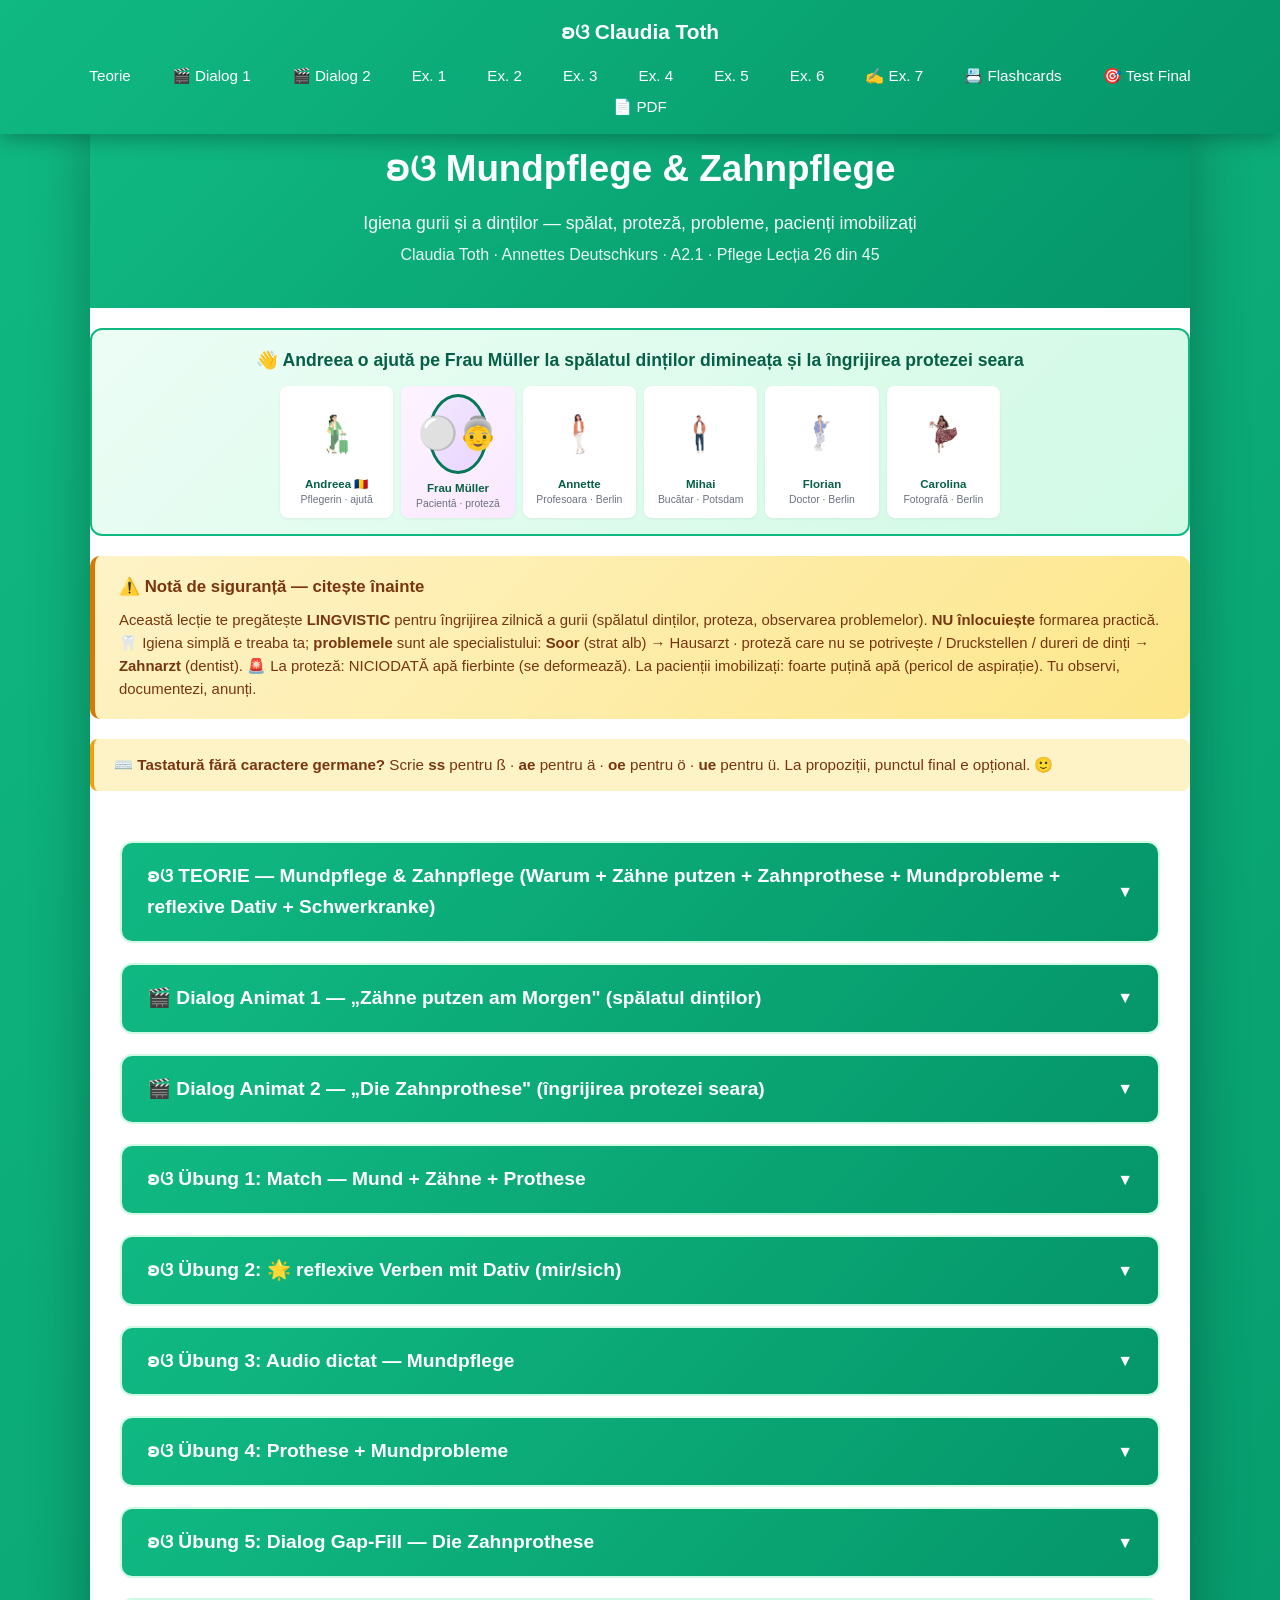
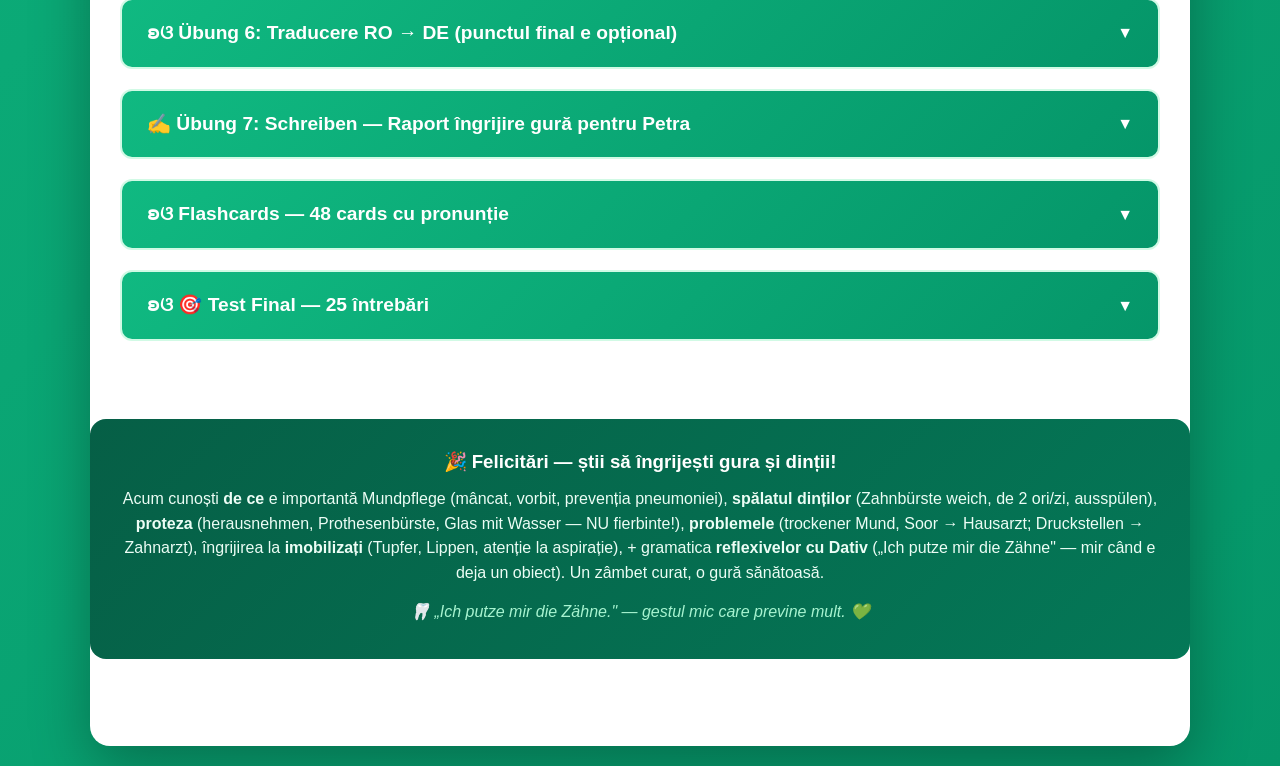
==== index.html @ bbb06b80 "Pflege L26: Mundpflege & Zahnpflege (A2.1) — igiena gurii + reflexive Verben mit Dativ Warum + Zähne" ====
<!DOCTYPE html>
<html lang="ro">
<head>
    <meta charset="UTF-8">
    <meta name="robots" content="noindex, nofollow">
    <meta name="viewport" content="width=device-width, initial-scale=1.0">
    <title>Mundpflege &amp; Zahnpflege — igiena gurii + reflexive Verben mit Dativ · A2.1 · Pflege Lecția 26 · Annettes Deutschkurs</title>
    <meta property="og:title" content="Pflege Lecția 26 · Mundpflege &amp; Zahnpflege · Claudia Toth">
    <meta property="og:description" content="A2.1 Pflege Lecția 26 — igiena gurii și a dinților: spălatul dinților + proteza dentară + probleme (Soor) + reflexive Verben mit Dativ (Ich putze mir die Zähne).">
    <meta property="og:type" content="website">
    <meta property="og:locale" content="ro_RO">
    <meta name="description" content="Pflege Lecția 26 — Mundpflege &amp; Zahnpflege. Zähne putzen + Zahnprothese + Mundprobleme + reflexive Verben mit Dativ. Claudia Toth.">
    <link rel="stylesheet" href="styles.css">
    <style>
        /* ===== Dialog — layout self-contained (bule mereu vizibile) ===== */
        .dialog-container { margin-top: 6px; }
        .dialog-audio-player {
            display: flex; align-items: center; gap: 12px; flex-wrap: wrap;
            background: #f0fdf4; border: 1px solid #a7f3d0; border-radius: 12px;
            padding: 10px 16px; margin-bottom: 18px;
        }
        .dialog-play-btn { width: 44px; height: 44px; border-radius: 50%; font-size: 18px; flex-shrink: 0; }
        .dialog-time { font-weight: 700; color: #065f46; font-size: 0.9rem; }
        .dialog-hint { color: #6b7280; font-size: 0.85rem; font-style: italic; }
        .dialog-replici { display: flex; flex-direction: column; gap: 14px; }
        .dialog-reply {
            display: flex; align-items: flex-start; gap: 14px;
            padding: 8px 10px; border-radius: 14px; border: 1px solid transparent;
            transition: background 0.3s, border-color 0.3s;
        }
        .dialog-reply.active-reply { background: #ecfdf5; border-color: #6ee7b7; }
        .dialog-reply .character-avatar {
            width: 56px; height: 56px; min-width: 56px; border-width: 2px;
            font-size: 32px; margin-top: 2px; background: white;
        }
        .dialog-reply .speech-bubble {
            opacity: 1; transform: none; pointer-events: auto;
            margin-top: 0; max-width: none; width: auto; flex: 1; box-shadow: none;
        }
        .dialog-reply .speech-bubble::before,
        .dialog-reply .speech-bubble::after { display: none; }
        .dialog-reply .speaker-name { font-weight: 700; font-size: 0.82rem; margin-bottom: 5px; }
        .dialog-reply .speech-de { color: #065f46; font-weight: 600; font-size: 0.96rem; line-height: 1.45; margin-bottom: 3px; }
        .dialog-reply .speech-ro { color: #6b7280; font-style: italic; font-size: 0.86rem; line-height: 1.4; }

        /* nume vorbitor — culori */
        .speaker-andreea { color: #047857; }
        .speaker-frau-muller { color: #a21caf; }

        /* avatare emoji */
        .frau-muller-avatar { background: linear-gradient(135deg, #fdf4ff 0%, #f3e8ff 100%) !important; border-color: #a21caf !important; }

        /* bule — fundal + chenar per personaj */
        .speech-andreea { border-color: #6ee7b7; background: linear-gradient(135deg, #f0fdf4 0%, #dcfce7 100%); }
        .speech-frau-mueller { border-color: #e9d5ff; background: linear-gradient(135deg, #fdf4ff 0%, #f3e8ff 100%); }
    </style>
</head>
<body>
    <nav class="navbar">
        <a href="#top" class="navbar-logo">ʚଓ Claudia Toth</a>
        <ul class="navbar-menu">
            <li><a href="#teorie" onclick="openSection(0)">Teorie</a></li>
            <li><a href="#dialog1" onclick="openSection(1)">🎬 Dialog 1</a></li>
            <li><a href="#dialog2" onclick="openSection(2)">🎬 Dialog 2</a></li>
            <li><a href="#ex1" onclick="openSection(3)">Ex. 1</a></li>
            <li><a href="#ex2" onclick="openSection(4)">Ex. 2</a></li>
            <li><a href="#ex3" onclick="openSection(5)">Ex. 3</a></li>
            <li><a href="#ex4" onclick="openSection(6)">Ex. 4</a></li>
            <li><a href="#ex5" onclick="openSection(7)">Ex. 5</a></li>
            <li><a href="#ex6" onclick="openSection(8)">Ex. 6</a></li>
            <li><a href="#ex7" onclick="openSection(9)">✍️ Ex. 7</a></li>
            <li><a href="#flashcards" onclick="openSection(10)">📇 Flashcards</a></li>
            <li><a href="#final-test" onclick="openSection(11)">🎯 Test Final</a></li>
            <li><a href="mundpflege-zahnpflege.pdf" download>📄 PDF</a></li>
        </ul>
    </nav>

    <div class="container" id="top">
        <div class="header">
            <h1>ʚଓ Mundpflege &amp; Zahnpflege</h1>
            <p class="subtitle">Igiena gurii și a dinților — spălat, proteză, probleme, pacienți imobilizați</p>
            <p>Claudia Toth · Annettes Deutschkurs · A2.1 · Pflege Lecția 26 din 45</p>
        </div>

        <div class="cast-banner">
            <h4>👋 Andreea o ajută pe Frau Müller la spălatul dinților dimineața și la îngrijirea protezei seara</h4>
            <div class="cast-grid">
                <div class="cast-card"><img src="images/andreea.png" alt="Andreea"><div class="name">Andreea 🇷🇴</div><div class="detail">Pflegerin · ajută</div></div>
                <div class="cast-card frau-mueller-card">
                    <div class="frau-mueller-avatar">
                        <span class="hair">⚪</span>
                        <span class="face">👵</span>
                    </div>
                    <div class="name">Frau Müller</div><div class="detail">Pacientă · proteză</div>
                </div>
                <div class="cast-card"><img src="images/annette.png" alt="Annette"><div class="name">Annette</div><div class="detail">Profesoara · Berlin</div></div>
                <div class="cast-card"><img src="images/mihai.png" alt="Mihai"><div class="name">Mihai</div><div class="detail">Bucătar · Potsdam</div></div>
                <div class="cast-card"><img src="images/florian.png" alt="Florian"><div class="name">Florian</div><div class="detail">Doctor · Berlin</div></div>
                <div class="cast-card"><img src="images/carolina.png" alt="Carolina"><div class="name">Carolina</div><div class="detail">Fotografă · Berlin</div></div>
            </div>
        </div>

        <div class="box-etic">
            <h4>⚠️ Notă de siguranță — citește înainte</h4>
            <p>Această lecție te pregătește <strong>LINGVISTIC</strong> pentru îngrijirea zilnică a gurii (spălatul dinților, proteza, observarea problemelor). <strong>NU înlocuiește</strong> formarea practică. 🦷 Igiena simplă e treaba ta; <strong>problemele</strong> sunt ale specialistului: <strong>Soor</strong> (strat alb) → Hausarzt · proteză care nu se potrivește / Druckstellen / dureri de dinți → <strong>Zahnarzt</strong> (dentist). 🚨 La proteză: NICIODATĂ apă fierbinte (se deformează). La pacienții imobilizați: foarte puțină apă (pericol de aspirație). Tu observi, documentezi, anunți.</p>
        </div>

        <div style="background:#fef3c7; border-left:4px solid #f59e0b; padding:14px 20px; margin:20px 0; border-radius:8px;">
            <p style="margin:0; color:#78350f; font-size:0.95rem;">⌨️ <strong>Tastatură fără caractere germane?</strong> Scrie <strong>ss</strong> pentru ß · <strong>ae</strong> pentru ä · <strong>oe</strong> pentru ö · <strong>ue</strong> pentru ü. La propoziții, punctul final e opțional. 🙂</p>
        </div>

        <div class="content">
            <div class="section" id="teorie">
                <div class="section-header" onclick="toggleMainSection(0)"><h3>ʚଓ TEORIE — Mundpflege &amp; Zahnpflege (Warum + Zähne putzen + Zahnprothese + Mundprobleme + reflexive Dativ + Schwerkranke)</h3><span class="arrow">▼</span></div>
                <div class="section-content" id="main-section-0"><div id="theory-container"></div></div>
            </div>

            <div class="section" id="dialog1">
                <div class="section-header" onclick="toggleMainSection(1)"><h3>🎬 Dialog Animat 1 — „Zähne putzen am Morgen" (spălatul dinților)</h3><span class="arrow">▼</span></div>
                <div class="section-content" id="main-section-1"><div id="dialog1-container"></div></div>
            </div>

            <div class="section" id="dialog2">
                <div class="section-header" onclick="toggleMainSection(2)"><h3>🎬 Dialog Animat 2 — „Die Zahnprothese" (îngrijirea protezei seara)</h3><span class="arrow">▼</span></div>
                <div class="section-content" id="main-section-2"><div id="dialog2-container"></div></div>
            </div>

            <div class="section" id="ex1">
                <div class="section-header" onclick="toggleMainSection(3)"><h3>ʚଓ Übung 1: Match — Mund + Zähne + Prothese</h3><span class="arrow">▼</span></div>
                <div class="section-content" id="main-section-3">
                    <div id="ex1-container"></div>
                    <div class="btn-container">
                        <button class="btn btn-check" onclick="checkExercise(1)">✓ Verifică</button>
                        <button class="btn btn-reset" onclick="resetExercise(1)">↻ Resetează</button>
                    </div>
                    <div class="score" id="score-1"></div>
                </div>
            </div>

            <div class="section" id="ex2">
                <div class="section-header" onclick="toggleMainSection(4)"><h3>ʚଓ Übung 2: 🌟 reflexive Verben mit Dativ (mir/sich)</h3><span class="arrow">▼</span></div>
                <div class="section-content" id="main-section-4">
                    <div id="ex2-container"></div>
                    <div class="btn-container">
                        <button class="btn btn-check" onclick="checkExercise(2)">✓ Verifică</button>
                        <button class="btn btn-reset" onclick="resetExercise(2)">↻ Resetează</button>
                    </div>
                    <div class="score" id="score-2"></div>
                </div>
            </div>

            <div class="section" id="ex3">
                <div class="section-header" onclick="toggleMainSection(5)"><h3>ʚଓ Übung 3: Audio dictat — Mundpflege</h3><span class="arrow">▼</span></div>
                <div class="section-content" id="main-section-5">
                    <div id="ex3-container"></div>
                    <div class="btn-container">
                        <button class="btn btn-check" onclick="checkExercise(3)">✓ Verifică</button>
                        <button class="btn btn-reset" onclick="resetExercise(3)">↻ Resetează</button>
                    </div>
                    <div class="score" id="score-3"></div>
                </div>
            </div>

            <div class="section" id="ex4">
                <div class="section-header" onclick="toggleMainSection(6)"><h3>ʚଓ Übung 4: Prothese + Mundprobleme</h3><span class="arrow">▼</span></div>
                <div class="section-content" id="main-section-6">
                    <div id="ex4-container"></div>
                    <div class="btn-container">
                        <button class="btn btn-check" onclick="checkExercise(4)">✓ Verifică</button>
                        <button class="btn btn-reset" onclick="resetExercise(4)">↻ Resetează</button>
                    </div>
                    <div class="score" id="score-4"></div>
                </div>
            </div>

            <div class="section" id="ex5">
                <div class="section-header" onclick="toggleMainSection(7)"><h3>ʚଓ Übung 5: Dialog Gap-Fill — Die Zahnprothese</h3><span class="arrow">▼</span></div>
                <div class="section-content" id="main-section-7">
                    <div id="ex5-container"></div>
                    <div class="btn-container">
                        <button class="btn btn-check" onclick="checkExercise(5)">✓ Verifică</button>
                        <button class="btn btn-reset" onclick="resetExercise(5)">↻ Resetează</button>
                    </div>
                    <div class="score" id="score-5"></div>
                </div>
            </div>

            <div class="section" id="ex6">
                <div class="section-header" onclick="toggleMainSection(8)"><h3>ʚଓ Übung 6: Traducere RO → DE (punctul final e opțional)</h3><span class="arrow">▼</span></div>
                <div class="section-content" id="main-section-8">
                    <div id="ex6-container"></div>
                    <div class="btn-container">
                        <button class="btn btn-check" onclick="checkExercise(6)">✓ Verifică</button>
                        <button class="btn btn-reset" onclick="resetExercise(6)">↻ Resetează</button>
                    </div>
                    <div class="score" id="score-6"></div>
                </div>
            </div>

            <div class="section" id="ex7">
                <div class="section-header" onclick="toggleMainSection(9)"><h3>✍️ Übung 7: Schreiben — Raport îngrijire gură pentru Petra</h3><span class="arrow">▼</span></div>
                <div class="section-content" id="main-section-9">
                    <div id="ex7-container"></div>
                </div>
            </div>

            <div class="section" id="flashcards">
                <div class="section-header" onclick="toggleMainSection(10)"><h3>ʚଓ Flashcards — 48 cards cu pronunție</h3><span class="arrow">▼</span></div>
                <div class="section-content" id="main-section-10"><div id="flashcards-container"></div></div>
            </div>

            <div class="section" id="final-test">
                <div class="section-header" onclick="toggleMainSection(11)"><h3>ʚଓ 🎯 Test Final — 25 întrebări</h3><span class="arrow">▼</span></div>
                <div class="section-content" id="main-section-11"><div id="final-test-container"></div></div>
            </div>
        </div>

        <div class="footer-cta">
            <h3>🎉 Felicitări — știi să îngrijești gura și dinții!</h3>
            <p>Acum cunoști <strong>de ce</strong> e importantă Mundpflege (mâncat, vorbit, prevenția pneumoniei), <strong>spălatul dinților</strong> (Zahnbürste weich, de 2 ori/zi, ausspülen), <strong>proteza</strong> (herausnehmen, Prothesenbürste, Glas mit Wasser — NU fierbinte!), <strong>problemele</strong> (trockener Mund, Soor → Hausarzt; Druckstellen → Zahnarzt), îngrijirea la <strong>imobilizați</strong> (Tupfer, Lippen, atenție la aspirație), + gramatica <strong>reflexivelor cu Dativ</strong> („Ich putze mir die Zähne" — mir când e deja un obiect). Un zâmbet curat, o gură sănătoasă.</p>
            <p class="cta-sub">🦷 „Ich putze mir die Zähne." — gestul mic care previne mult. 💚</p>
        </div>

        <footer style="text-align:center; padding:24px 16px; color:#fff; font-size:0.9rem; opacity:0.9;">
            © 2026 Claudia Toth · Annettes Deutschkurs · Pflege Lecția 26 din 45 — Mundpflege &amp; Zahnpflege
        </footer>
    </div>

    <script src="main.js"></script>
    <script src="theory.js"></script>
    <script src="dialogs.js"></script>
    <script src="exercises.js"></script>
    <script src="flashcards.js"></script>
    <script src="final-test.js"></script>
</body>
</html>
---- styles.css ----
﻿/* ============================================
   CLAUDIA TOTH - NOMEN-VERB-VERBINDUNGEN
   Design verde profesional · Mobile responsive
   ============================================ */

* {
    margin: 0;
    padding: 0;
    box-sizing: border-box;
}

body {
    font-family: 'Segoe UI', Tahoma, Geneva, Verdana, sans-serif;
    background: linear-gradient(135deg, #10b981 0%, #059669 100%);
    line-height: 1.6;
    padding: 0;
    padding-top: 80px;
    min-height: 100vh;
    color: #374151;
}

/* ============================================
   NAVIGATION BAR
   ============================================ */
.navbar {
    position: fixed;
    top: 0;
    left: 0;
    right: 0;
    background: linear-gradient(135deg, #10b981 0%, #059669 100%);
    padding: 15px 30px;
    box-shadow: 0 4px 20px rgba(0,0,0,0.3);
    z-index: 1000;
    display: flex;
    flex-direction: column;
    gap: 15px;
    align-items: center;
    justify-content: center;
}

.navbar-logo {
    color: white;
    font-size: 1.3rem;
    font-weight: bold;
    text-decoration: none;
}

.navbar-menu {
    display: flex;
    gap: 5px;
    list-style: none;
    align-items: center;
    flex-wrap: wrap;
    justify-content: center;
}

.navbar-menu a {
    color: white;
    text-decoration: none;
    padding: 10px 18px;
    border-radius: 8px;
    transition: all 0.3s;
    font-size: 0.95rem;
    font-weight: 500;
}

.navbar-menu a:hover {
    background: rgba(255,255,255,0.2);
    transform: translateY(-2px);
}

/* ============================================
   CONTAINER PRINCIPAL
   ============================================ */
.container {
    max-width: 1100px;
    margin: 20px auto;
    background: white;
    border-radius: 20px;
    box-shadow: 0 20px 60px rgba(0,0,0,0.3);
    overflow: hidden;
}

.header {
    background: linear-gradient(135deg, #10b981 0%, #059669 100%);
    color: white;
    padding: 40px 30px;
    text-align: center;
}

.header h1 {
    font-size: 2.3rem;
    margin-bottom: 10px;
}

.header .subtitle {
    font-size: 1.1rem;
    opacity: 0.95;
    margin-bottom: 5px;
}

.header p {
    font-size: 1rem;
    opacity: 0.9;
}

.content {
    padding: 30px;
}

/* ============================================
   SECȚIUNI (Teorie + Exerciții)
   ============================================ */
.section {
    margin-bottom: 20px;
    scroll-margin-top: 100px;
    border-radius: 12px;
    overflow: hidden;
    border: 2px solid #d1fae5;
}

.section-header {
    background: linear-gradient(135deg, #10b981 0%, #059669 100%);
    color: white;
    padding: 18px 25px;
    cursor: pointer;
    display: flex;
    justify-content: space-between;
    align-items: center;
    transition: all 0.3s;
}

.section-header:hover {
    background: linear-gradient(135deg, #059669 0%, #047857 100%);
}

.section-header h3 {
    font-size: 1.2rem;
}

.arrow {
    transition: transform 0.3s;
    font-size: 1rem;
}

.arrow.rotated {
    transform: rotate(180deg);
}

.section-content {
    display: none;
    padding: 25px;
    background: #f0fdf4;
}

.section-content.active {
    display: block;
    animation: fadeIn 0.4s ease-in-out;
}

@keyframes fadeIn {
    from { opacity: 0; transform: translateY(-5px); }
    to { opacity: 1; transform: translateY(0); }
}

/* ============================================
   SUB-SECȚIUNI (în Teorie)
   ============================================ */
.sub-section {
    margin-bottom: 12px;
    border-radius: 10px;
    overflow: hidden;
    border: 1px solid #a7f3d0;
    background: white;
}

.sub-section-header {
    background: #d1fae5;
    color: #065f46;
    padding: 12px 18px;
    cursor: pointer;
    display: flex;
    justify-content: space-between;
    align-items: center;
    font-weight: 600;
    transition: background 0.3s;
    gap: 10px;
}

.sub-section-header > span:first-child {
    flex: 1;
}

.sub-section-header:hover {
    background: #a7f3d0;
}

/* ============================================
   AUDIO PLAYER (Play / Stop la fiecare subtitlu)
   ============================================ */
.audio-player {
    display: flex;
    align-items: center;
}

.audio-btn {
    background: #10b981;
    color: white;
    border: none;
    width: 36px;
    height: 36px;
    border-radius: 50%;
    cursor: pointer;
    font-size: 0.9rem;
    transition: all 0.3s;
    display: flex;
    align-items: center;
    justify-content: center;
    padding: 0;
    box-shadow: 0 2px 6px rgba(16, 185, 129, 0.3);
}

.audio-btn:hover {
    background: #059669;
    transform: scale(1.1);
    box-shadow: 0 4px 10px rgba(16, 185, 129, 0.5);
}

.audio-btn:active {
    transform: scale(0.95);
}

.lesson-audio {
    display: flex;
    align-items: center;
    gap: 12px;
    margin-bottom: 18px;
    padding: 10px 14px;
    background: #f0fdf4;
    border-left: 4px solid #10b981;
    border-radius: 6px;
}

.lesson-audio-label {
    color: #065f46;
    font-weight: 600;
    font-size: 0.95rem;
}

.sub-arrow {
    transition: transform 0.3s;
}

.sub-arrow.rotated {
    transform: rotate(180deg);
}

.sub-section-content {
    display: none;
    padding: 18px;
    background: white;
}

.sub-section-content.active {
    display: block;
}

/* ============================================
   THEORY BOX
   ============================================ */
.theory-box {
    background: white;
    border-left: 4px solid #10b981;
    padding: 18px 22px;
    margin: 12px 0;
    border-radius: 8px;
    box-shadow: 0 2px 8px rgba(0,0,0,0.05);
}

.theory-box h4 {
    color: #065f46;
    margin-bottom: 10px;
    font-size: 1.1rem;
}

.theory-box p {
    margin-bottom: 8px;
}

.theory-box ul {
    margin-left: 20px;
    margin-top: 8px;
}

.theory-box li {
    margin-bottom: 6px;
}

/* Exemple în context */
.example-box {
    background: #ecfdf5;
    border: 1px dashed #10b981;
    padding: 12px 16px;
    border-radius: 8px;
    margin: 10px 0;
    font-style: italic;
}

.example-box .de {
    color: #065f46;
    font-weight: 600;
    font-style: normal;
}

.example-box .ro {
    color: #6b7280;
    font-size: 0.95rem;
    margin-top: 4px;
}

/* Tabele teorie */
.theory-table {
    width: 100%;
    border-collapse: collapse;
    margin: 12px 0;
    background: white;
    border-radius: 8px;
    overflow: hidden;
    box-shadow: 0 2px 6px rgba(0,0,0,0.05);
}

.theory-table th {
    background: #10b981;
    color: white;
    padding: 12px;
    text-align: left;
    font-weight: 600;
}

.theory-table td {
    padding: 10px 12px;
    border-bottom: 1px solid #d1fae5;
}

.theory-table tr:last-child td {
    border-bottom: none;
}

.theory-table tr:nth-child(even) {
    background: #f0fdf4;
}

.theory-table .verb {
    color: #059669;
    font-weight: bold;
}

.theory-table .nomen {
    color: #065f46;
    font-weight: 600;
}

.theory-table .ro-text {
    color: #6b7280;
    font-style: italic;
    font-size: 0.95rem;
}

/* ============================================
   EXERCIȚII
   ============================================ */
.exercise-instruction {
    background: #fffbeb;
    border-left: 4px solid #f59e0b;
    padding: 12px 18px;
    margin-bottom: 18px;
    border-radius: 8px;
    color: #78350f;
}

.exercise-item {
    background: white;
    padding: 15px 18px;
    margin-bottom: 12px;
    border-radius: 10px;
    display: flex;
    align-items: flex-start;
    gap: 12px;
    flex-wrap: wrap;
    box-shadow: 0 2px 6px rgba(0,0,0,0.05);
}

.exercise-number {
    background: #10b981;
    color: white;
    width: 30px;
    height: 30px;
    border-radius: 50%;
    display: flex;
    align-items: center;
    justify-content: center;
    font-weight: bold;
    flex-shrink: 0;
    font-size: 0.9rem;
}

.input-group {
    flex: 1;
    min-width: 200px;
    display: flex;
    flex-direction: column;
    gap: 6px;
}

.input-group label {
    color: #374151;
    font-size: 1rem;
    line-height: 1.5;
}

.input-group .nomen-highlight {
    color: #065f46;
    font-weight: bold;
    background: #d1fae5;
    padding: 2px 8px;
    border-radius: 5px;
}

.input-group input[type="text"],
.input-group select {
    padding: 10px 14px;
    border: 2px solid #d1fae5;
    border-radius: 8px;
    font-size: 1rem;
    font-family: inherit;
    transition: all 0.3s;
    background: white;
}

.input-group input[type="text"]:focus,
.input-group select:focus {
    outline: none;
    border-color: #10b981;
    box-shadow: 0 0 0 3px rgba(16, 185, 129, 0.15);
}

/* Multiple choice */
.mc-options {
    display: flex;
    flex-direction: column;
    gap: 8px;
    margin-top: 8px;
}

.mc-option {
    display: flex;
    align-items: center;
    gap: 10px;
    padding: 8px 12px;
    border-radius: 8px;
    transition: background 0.2s;
    cursor: pointer;
}

.mc-option:hover {
    background: #f0fdf4;
}

.mc-option input[type="radio"] {
    cursor: pointer;
    width: 18px;
    height: 18px;
    accent-color: #10b981;
}

.mc-option label {
    cursor: pointer;
    flex: 1;
}

/* Feedback */
.feedback {
    width: 100%;
    margin-top: 8px;
    padding: 0;
    font-size: 0.95rem;
    border-radius: 6px;
    transition: all 0.3s;
}

.feedback.correct {
    background: #d1fae5;
    color: #065f46;
    padding: 10px 14px;
    border-left: 3px solid #10b981;
}

.feedback.incorrect {
    background: #fee2e2;
    color: #991b1b;
    padding: 10px 14px;
    border-left: 3px solid #ef4444;
}

.feedback.correct::before {
    content: "✓ Richtig! ";
    font-weight: bold;
}

.feedback.incorrect::before {
    content: "✗ Falsch. ";
    font-weight: bold;
}

/* ============================================
   BUTOANE
   ============================================ */
.btn-container {
    display: flex;
    gap: 15px;
    justify-content: center;
    margin: 30px 0;
    flex-wrap: wrap;
}

.btn {
    padding: 14px 32px;
    border: none;
    border-radius: 10px;
    font-size: 1rem;
    font-weight: 600;
    cursor: pointer;
    transition: all 0.3s;
    font-family: inherit;
}

.btn-check {
    background: linear-gradient(135deg, #10b981 0%, #059669 100%);
    color: white;
}

.btn-check:hover {
    transform: translateY(-2px);
    box-shadow: 0 8px 20px rgba(16, 185, 129, 0.4);
}

.btn-reset {
    background: #6b7280;
    color: white;
}

.btn-reset:hover {
    background: #4b5563;
    transform: translateY(-2px);
    box-shadow: 0 8px 20px rgba(107, 114, 128, 0.4);
}

/* ============================================
   SCOR
   ============================================ */
.score {
    display: none;
    background: linear-gradient(135deg, #10b981 0%, #059669 100%);
    color: white;
    padding: 25px;
    border-radius: 12px;
    text-align: center;
    margin: 20px 0;
    scroll-margin-top: 100px;
}

.score.show {
    display: block;
    animation: fadeIn 0.5s;
}

.score-value {
    font-size: 2rem;
    font-weight: bold;
    margin-bottom: 10px;
}

.score-message {
    font-size: 1.1rem;
}

/* ============================================
   FLASHCARDS
   ============================================ */
.flashcard-counter {
    text-align: center;
    margin-bottom: 15px;
    color: #065f46;
    font-weight: 600;
}

.flashcard {
    background: white;
    border-radius: 16px;
    padding: 50px 30px;
    min-height: 220px;
    display: flex;
    align-items: center;
    justify-content: center;
    text-align: center;
    cursor: pointer;
    box-shadow: 0 4px 15px rgba(0,0,0,0.1);
    transition: transform 0.3s;
    position: relative;
    border: 3px solid #10b981;
}

.flashcard:hover {
    transform: scale(1.02);
}

.flashcard-content {
    width: 100%;
}

.flashcard .de {
    font-size: 1.8rem;
    color: #065f46;
    font-weight: bold;
    margin-bottom: 10px;
}

.flashcard .ro {
    font-size: 1.2rem;
    color: #6b7280;
    font-style: italic;
    display: none;
}

.flashcard.flipped .ro {
    display: block;
    animation: fadeIn 0.3s;
}

.flashcard-hint {
    position: absolute;
    bottom: 12px;
    left: 0;
    right: 0;
    color: #9ca3af;
    font-size: 0.85rem;
}

.flashcard-audio-btn {
    position: absolute;
    top: 15px;
    right: 15px;
    background: #10b981;
    color: white;
    border: none;
    width: 40px;
    height: 40px;
    border-radius: 50%;
    font-size: 1.2rem;
    cursor: pointer;
    transition: all 0.3s;
    display: flex;
    align-items: center;
    justify-content: center;
}

.flashcard-audio-btn:hover {
    background: #059669;
    transform: scale(1.1);
}

.flashcard-controls {
    display: flex;
    justify-content: space-between;
    gap: 15px;
    margin-top: 20px;
}

.flashcard-btn {
    flex: 1;
    background: linear-gradient(135deg, #10b981 0%, #059669 100%);
    color: white;
    padding: 12px;
    border: none;
    border-radius: 8px;
    cursor: pointer;
    font-size: 1rem;
    font-weight: 600;
    transition: all 0.3s;
    font-family: inherit;
}

.flashcard-btn:hover {
    transform: translateY(-2px);
    box-shadow: 0 4px 12px rgba(16, 185, 129, 0.4);
}

.flashcard-btn:disabled {
    background: #d1d5db;
    cursor: not-allowed;
    transform: none;
    box-shadow: none;
}

/* ============================================
   MOBILE RESPONSIVE
   ============================================ */
@media (max-width: 768px) {
    body {
        padding: 0;
        padding-top: 140px;
    }

    .navbar {
        padding: 15px;
    }

    .navbar-menu a {
        padding: 8px 12px;
        font-size: 0.85rem;
    }

    .container {
        margin: 10px;
        border-radius: 12px;
    }

    .header h1 {
        font-size: 1.6rem;
    }

    .header .subtitle {
        font-size: 0.95rem;
    }

    .content {
        padding: 15px;
    }

    .section-header h3 {
        font-size: 1rem;
    }

    .exercise-item {
        padding: 12px;
    }

    .input-group {
        min-width: 100%;
    }

    .btn {
        padding: 12px 24px;
        font-size: 0.95rem;
    }

    .flashcard {
        padding: 35px 20px;
        min-height: 180px;
    }

    .flashcard .de {
        font-size: 1.4rem;
    }

    .flashcard .ro {
        font-size: 1rem;
    }

    .theory-table,
    .grammar-table {
        font-size: 0.9rem;
        display: block;
        overflow-x: auto;
        white-space: nowrap;
        -webkit-overflow-scrolling: touch;
        max-width: 100%;
        scrollbar-width: thin;
        scrollbar-color: #f59e0b #fef3c7;
        background-image: linear-gradient(to right, transparent calc(100% - 32px), rgba(245, 158, 11, 0.28) 100%);
        background-attachment: local;
        background-repeat: no-repeat;
    }

    .theory-table::-webkit-scrollbar,
    .grammar-table::-webkit-scrollbar {
        height: 6px;
    }
    .theory-table::-webkit-scrollbar-track,
    .grammar-table::-webkit-scrollbar-track {
        background: #fef3c7;
        border-radius: 3px;
    }
    .theory-table::-webkit-scrollbar-thumb,
    .grammar-table::-webkit-scrollbar-thumb {
        background: #f59e0b;
        border-radius: 3px;
    }

    .theory-table::before,
    .grammar-table::before {
        content: '👈 Glisează lateral pentru toate coloanele 👉';
        display: block;
        background: #fef3c7;
        color: #92400e;
        padding: 6px 10px;
        font-size: 0.72rem;
        text-align: center;
        font-style: italic;
        border-radius: 6px 6px 0 0;
        white-space: nowrap;
        border-bottom: 1px solid #f59e0b;
        position: sticky;
        left: 0;
    }

    .theory-table th,
    .theory-table td,
    .grammar-table th,
    .grammar-table td {
        padding: 8px;
    }
}

/* ============================================
   TRADUCERI ROMÂNĂ sub fiecare propoziție germană
   Permanent vizibile sub tabelele de teorie
   ============================================ */
.ro-translation {
    display: inline-block;
    color: #6b7280;
    font-style: italic;
    font-size: 0.88rem;
    font-weight: normal;
    line-height: 1.4;
    margin-top: 4px;
    padding-left: 8px;
    border-left: 2px solid #fcd34d;
}

/* ============================================
   TEST FINAL - Wizard Style
   ============================================ */

/* Intro section */
.test-intro {
    background: white;
    padding: 30px;
    border-radius: 12px;
    text-align: center;
    box-shadow: 0 2px 8px rgba(0,0,0,0.05);
}

.test-intro h3 {
    color: #065f46;
    font-size: 1.5rem;
    margin-bottom: 15px;
}

.test-intro p {
    color: #374151;
    margin-bottom: 15px;
}

.test-info-list {
    list-style: none;
    padding: 0;
    margin: 20px auto;
    max-width: 500px;
    text-align: left;
}

.test-info-list li {
    padding: 8px 0;
    color: #374151;
}

.btn-large {
    padding: 16px 40px !important;
    font-size: 1.1rem !important;
    margin-top: 15px;
}

/* Wizard - container principal */
.test-wizard {
    background: white;
    padding: 30px;
    border-radius: 12px;
    box-shadow: 0 2px 8px rgba(0,0,0,0.05);
}

/* Progress bar */
.test-progress {
    margin-bottom: 25px;
}

.test-progress-info {
    display: flex;
    justify-content: space-between;
    margin-bottom: 10px;
    font-weight: 600;
    color: #065f46;
    flex-wrap: wrap;
    gap: 10px;
}

.test-progress-bar {
    height: 12px;
    background: #d1fae5;
    border-radius: 6px;
    overflow: hidden;
}

.test-progress-fill {
    height: 100%;
    background: linear-gradient(90deg, #10b981 0%, #059669 100%);
    transition: width 0.4s ease;
    border-radius: 6px;
    box-shadow: 0 0 8px rgba(16, 185, 129, 0.4);
}

/* Întrebarea curentă */
.test-question {
    background: #f0fdf4;
    padding: 25px;
    border-radius: 10px;
    margin-bottom: 20px;
    border: 2px solid #d1fae5;
}

.test-question-label {
    color: #065f46;
    font-weight: 600;
    font-size: 1.05rem;
    margin-bottom: 15px;
}

.test-question-content {
    font-size: 1.15rem;
    color: #374151;
    line-height: 1.8;
    margin-bottom: 12px;
}

.test-blank {
    background: #fef3c7;
    padding: 4px 16px;
    border-radius: 6px;
    border: 2px dashed #f59e0b;
    color: #78350f;
    font-weight: bold;
    margin-right: 8px;
}

.test-translation {
    display: block;
    color: #6b7280;
    font-style: italic;
    margin: 10px 0;
    font-size: 0.95rem;
}

.test-ro-text {
    background: #fff7ed;
    padding: 15px;
    border-radius: 8px;
    border-left: 4px solid #f59e0b;
    color: #78350f;
    font-weight: 500;
}

.test-input {
    width: 100%;
    padding: 12px 16px;
    border: 2px solid #d1fae5;
    border-radius: 8px;
    font-size: 1.05rem;
    font-family: inherit;
    transition: all 0.3s;
    background: white;
    margin-top: 10px;
}

.test-input:focus {
    outline: none;
    border-color: #10b981;
    box-shadow: 0 0 0 3px rgba(16, 185, 129, 0.15);
}

.test-mc {
    margin-top: 15px;
}

.test-mc .mc-option {
    background: white;
    padding: 12px 16px;
    border-radius: 8px;
    margin-bottom: 8px;
    border: 2px solid #d1fae5;
    transition: all 0.2s;
}

.test-mc .mc-option:hover {
    border-color: #10b981;
    background: #f0fdf4;
}

/* Controale wizard */
.test-controls {
    display: flex;
    gap: 12px;
    justify-content: space-between;
    margin-top: 25px;
    flex-wrap: wrap;
}

.btn-secondary {
    background: #6b7280;
    color: white;
}

.btn-secondary:hover {
    background: #4b5563;
    transform: translateY(-2px);
    box-shadow: 0 4px 12px rgba(107, 114, 128, 0.4);
}

.btn:disabled {
    opacity: 0.5;
    cursor: not-allowed;
    transform: none !important;
    box-shadow: none !important;
}

/* Buton ÎNAPOI LA TEORIE */
.btn-back {
    background: linear-gradient(135deg, #6366f1 0%, #4f46e5 100%);
    color: white;
}

.btn-back:hover {
    transform: translateY(-2px);
    box-shadow: 0 8px 20px rgba(99, 102, 241, 0.4);
}

.test-back-top {
    margin-bottom: 20px;
}

/* REZULTATE */
.test-results {
    background: white;
    padding: 30px;
    border-radius: 12px;
    box-shadow: 0 2px 8px rgba(0,0,0,0.05);
}

.test-result-card {
    text-align: center;
    padding: 30px;
    border-radius: 16px;
    margin-bottom: 25px;
}

.test-result-card.passed {
    background: linear-gradient(135deg, #10b981 0%, #059669 100%);
    color: white;
}

.test-result-card.failed {
    background: linear-gradient(135deg, #ef4444 0%, #dc2626 100%);
    color: white;
}

.test-result-emoji {
    font-size: 4rem;
    margin-bottom: 10px;
}

.test-result-badge {
    font-size: 1.3rem;
    font-weight: bold;
    letter-spacing: 2px;
    margin-bottom: 15px;
    opacity: 0.95;
}

.test-result-score {
    font-size: 3rem;
    font-weight: bold;
    margin-bottom: 5px;
}

.test-result-percentage {
    font-size: 2.5rem;
    font-weight: bold;
    margin-bottom: 20px;
    opacity: 0.9;
}

.test-result-message {
    font-size: 1rem;
    line-height: 1.6;
    max-width: 550px;
    margin: 0 auto;
    padding: 0 15px;
}

.pass-mark, .fail-mark {
    margin-top: 20px;
    padding: 12px;
    background: rgba(255,255,255,0.2);
    border-radius: 8px;
    font-weight: 600;
    font-size: 0.95rem;
}

/* Stats categorii */
.test-stats {
    background: #f0fdf4;
    padding: 20px;
    border-radius: 10px;
    margin-bottom: 20px;
    border-left: 4px solid #10b981;
}

.test-stats h4 {
    color: #065f46;
    margin-bottom: 12px;
}

.test-stats ul {
    list-style: none;
    padding: 0;
}

.test-stats li {
    padding: 8px 0;
    border-bottom: 1px solid #d1fae5;
    color: #374151;
}

.test-stats li:last-child {
    border-bottom: none;
}

/* Greșeli */
.test-mistakes {
    background: #fef2f2;
    padding: 20px;
    border-radius: 10px;
    margin-bottom: 20px;
    border-left: 4px solid #ef4444;
}

.test-mistakes h4 {
    color: #991b1b;
    margin-bottom: 15px;
}

.mistake-item {
    background: white;
    padding: 12px 15px;
    border-radius: 8px;
    margin-bottom: 10px;
    line-height: 1.6;
}

/* Acțiuni finale */
.test-final-actions {
    display: flex;
    gap: 15px;
    justify-content: center;
    flex-wrap: wrap;
    margin-top: 25px;
}

/* Mobile responsive pentru test */
@media (max-width: 768px) {
    .test-intro,
    .test-wizard,
    .test-results {
        padding: 20px 15px;
    }
    
    .test-question {
        padding: 18px 15px;
    }
    
    .test-question-content {
        font-size: 1rem;
    }
    
    .test-result-emoji {
        font-size: 3rem;
    }
    
    .test-result-score {
        font-size: 2.2rem;
    }
    
    .test-result-percentage {
        font-size: 1.8rem;
    }
    
    .test-controls {
        flex-direction: column;
    }

    .test-controls .btn {
        width: 100%;
    }
}

/* ============================================
   EX1 - CLICK-MATCH (DE ↔ RO)
   ============================================ */
.dm-board {
    display: grid;
    grid-template-columns: 1fr 1fr;
    gap: 18px;
    margin: 15px 0;
}

.dm-col {
    background: white;
    padding: 14px;
    border-radius: 10px;
    box-shadow: 0 2px 6px rgba(0,0,0,0.05);
    display: flex;
    flex-direction: column;
    gap: 8px;
}

.dm-col-title {
    color: #065f46;
    font-weight: bold;
    margin-bottom: 6px;
    text-align: center;
    font-size: 1rem;
    padding-bottom: 8px;
    border-bottom: 2px solid #d1fae5;
}

.dm-tile {
    padding: 10px 14px;
    background: #f0fdf4;
    border: 2px solid #d1fae5;
    border-radius: 8px;
    cursor: pointer;
    transition: all 0.2s;
    font-weight: 500;
    color: #065f46;
    text-align: center;
}

.dm-tile:hover {
    background: #d1fae5;
    border-color: #10b981;
    transform: translateY(-1px);
}

.dm-tile.dm-selected {
    background: #fef3c7;
    border-color: #f59e0b;
    color: #78350f;
}

.dm-tile.dm-correct {
    background: #d1fae5;
    border-color: #10b981;
    color: #065f46;
    cursor: default;
    opacity: 0.7;
}

.dm-tile.dm-wrong {
    background: #fee2e2;
    border-color: #ef4444;
    color: #991b1b;
    animation: shake 0.4s;
}

.dm-status {
    text-align: center;
    margin-top: 12px;
    padding: 10px;
    background: #fffbeb;
    border-radius: 8px;
    color: #78350f;
    font-weight: 600;
    border-left: 4px solid #f59e0b;
}

@keyframes shake {
    0%, 100% { transform: translateX(0); }
    25% { transform: translateX(-5px); }
    75% { transform: translateX(5px); }
}

/* ============================================
   EX2 - SORT 5 COLOANE
   ============================================ */
.sort-pool {
    display: flex;
    flex-wrap: wrap;
    gap: 8px;
    padding: 14px;
    background: white;
    border: 2px dashed #10b981;
    border-radius: 10px;
    margin: 15px 0;
    min-height: 60px;
}

.sort-tile {
    padding: 8px 14px;
    background: #f0fdf4;
    border: 2px solid #d1fae5;
    border-radius: 8px;
    cursor: pointer;
    transition: all 0.2s;
    font-weight: 500;
    color: #065f46;
    user-select: none;
}

.sort-tile:hover {
    background: #d1fae5;
    border-color: #10b981;
}

.sort-tile.sort-selected {
    background: #fef3c7;
    border-color: #f59e0b;
    color: #78350f;
}

.sort-tile.sort-wrong {
    background: #fee2e2;
    border-color: #ef4444;
    color: #991b1b;
    animation: shake 0.4s;
}

.sort-tile.sort-placed {
    background: #d1fae5;
    border-color: #10b981;
    color: #065f46;
    cursor: default;
}

.sort-cols {
    display: grid;
    grid-template-columns: repeat(5, 1fr);
    gap: 10px;
    margin-top: 12px;
}

.sort-col {
    background: white;
    border: 2px solid #d1fae5;
    border-radius: 10px;
    padding: 10px;
    cursor: pointer;
    min-height: 140px;
    transition: all 0.2s;
}

.sort-col:hover {
    border-color: #10b981;
    background: #f0fdf4;
}

.sort-col-title {
    text-align: center;
    font-weight: bold;
    color: white;
    background: linear-gradient(135deg, #10b981 0%, #059669 100%);
    padding: 6px 10px;
    border-radius: 6px;
    margin-bottom: 8px;
    font-size: 1rem;
}

.sort-col-body {
    display: flex;
    flex-direction: column;
    gap: 6px;
}

/* ============================================
   EX3 - SATZBAU KLAMMER (click-to-build)
   ============================================ */
.satzbau-item {
    background: white;
    padding: 15px 18px;
    margin-bottom: 12px;
    border-radius: 10px;
    display: flex;
    align-items: flex-start;
    gap: 12px;
    box-shadow: 0 2px 6px rgba(0,0,0,0.05);
}

.satzbau-answer {
    min-height: 50px;
    padding: 12px;
    background: #fffbeb;
    border: 2px dashed #f59e0b;
    border-radius: 8px;
    margin: 8px 0;
    display: flex;
    flex-wrap: wrap;
    gap: 6px;
    align-items: center;
}

.satzbau-answer-placeholder {
    color: #9ca3af;
    font-style: italic;
    font-size: 0.95rem;
}

.satzbau-pool {
    display: flex;
    flex-wrap: wrap;
    gap: 8px;
    padding: 10px;
    background: #f0fdf4;
    border-radius: 8px;
    margin-top: 8px;
}

.satzbau-word {
    padding: 8px 14px;
    background: white;
    border: 2px solid #d1fae5;
    border-radius: 8px;
    cursor: pointer;
    transition: all 0.2s;
    font-weight: 500;
    color: #065f46;
    user-select: none;
}

.satzbau-word:hover {
    background: #d1fae5;
    border-color: #10b981;
    transform: translateY(-1px);
}

.satzbau-word.satzbau-used {
    background: #f3f4f6;
    color: #d1d5db;
    border-color: #e5e7eb;
    cursor: not-allowed;
    opacity: 0.5;
}

.satzbau-picked {
    padding: 6px 12px;
    background: #10b981;
    color: white;
    border-radius: 6px;
    cursor: pointer;
    font-weight: 500;
    transition: all 0.2s;
}

.satzbau-picked:hover {
    background: #ef4444;
}

/* ============================================
   EX4 - AUDIO DICTATION
   ============================================ */
.dict-play-btn {
    background: linear-gradient(135deg, #10b981 0%, #059669 100%);
    color: white;
    border: none;
    padding: 8px 16px;
    border-radius: 8px;
    cursor: pointer;
    font-weight: 600;
    font-family: inherit;
    transition: all 0.2s;
    font-size: 0.95rem;
}

.dict-play-btn:hover {
    transform: translateY(-1px);
    box-shadow: 0 4px 10px rgba(16, 185, 129, 0.4);
}

/* ============================================
   EX5 - FIND-THE-MISTAKE
   ============================================ */
.mistake-options {
    display: flex;
    flex-direction: column;
    gap: 8px;
    margin-top: 8px;
}

.mistake-opt {
    padding: 10px 14px;
    background: white;
    border: 2px solid #d1fae5;
    border-radius: 8px;
    cursor: pointer;
    transition: all 0.2s;
    color: #374151;
}

.mistake-opt:hover {
    border-color: #10b981;
    background: #f0fdf4;
}

.mistake-opt.mistake-picked {
    border-color: #f59e0b;
    background: #fef3c7;
    color: #78350f;
    font-weight: 600;
}

.mistake-opt-letter {
    font-weight: bold;
    color: #065f46;
    margin-right: 6px;
}

/* ============================================
   MOBILE pentru widgeturile interactive
   ============================================ */
@media (max-width: 768px) {
    .dm-board {
        grid-template-columns: 1fr;
        gap: 12px;
    }
    .sort-cols {
        grid-template-columns: repeat(2, 1fr);
    }
    .sort-col {
        min-height: 100px;
    }
    .satzbau-item {
        flex-direction: column;
        padding: 12px;
    }
}

/* ============================================
   PDF — footer @page + secțiuni EXPANDATE la print
   ⚠️ NU se schimbă interfața web. Doar la PRINT secțiunile colapsabile
   se deschid, ca PDF-ul să conțină MATERIA, nu doar header-ele.
   ============================================ */
@page {
    size: A4;
    margin: 18mm 14mm 22mm 14mm;
    @bottom-left { content: "ʚଓ © 2026 Claudia Toth"; font-size: 9pt; color: #065f46; }
    @bottom-right { content: "pag. " counter(page) " / " counter(pages); font-size: 9pt; color: #6b7280; }
}

@media print {
    /* Forțează TOATE secțiunile + sub-secțiunile deschise → PDF cu materia completă */
    .section-content { display: block !important; }
    .sub-section-content { display: block !important; }
    /* Ascunde decorațiunile interactive (săgeți, navbar, butoane verifică/reset) */
    .navbar { display: none !important; }
    .arrow, .sub-arrow { display: none !important; }
    .btn-container { display: none !important; }
    .section-header, .sub-section-header { cursor: default; }
    /* Păstrează culorile la print (verzi + gradient) */
    body { background: white; padding-top: 0; -webkit-print-color-adjust: exact; print-color-adjust: exact; }
    .container { box-shadow: none; margin: 0; max-width: 100%; }
    .header, .section-header { -webkit-print-color-adjust: exact; print-color-adjust: exact; }
    /* Evită break-uri inestetice în mijlocul tabelelor/cardurilor */
    .theory-box, .example-box, .theory-table, .sub-section { page-break-inside: avoid; break-inside: avoid; }
}

/* ===== CAST BANNER (personajele Annettes Deutschkurs) =====
   ⚠️ NU șterge — acest bloc este parte din TEMPLATE-ul canonical
   folosit de lesson-generator. Rămâne dormant dacă lecția nu are
   <div class="cast-banner"> în HTML, dar e ACTIV pentru toate
   lecțiile noi generate care folosesc cast-grid (A1+A2 standard).
   Spec complet în IMPORTANT PENTRU AGENTI/AGENTS-README.md §🌐 CAST GRID. */
.cast-banner {
    background: linear-gradient(135deg, #ecfdf5 0%, #d1fae5 100%);
    border: 2px solid #10B981;
    border-radius: 12px;
    padding: 16px;
    margin: 20px 0;
    text-align: center;
}
.cast-banner h4 {
    color: #065f46;
    margin: 0 0 12px;
    font-size: 1.1rem;
}
.cast-grid {
    display: grid;
    grid-template-columns: repeat(6, 1fr);
    gap: 8px;
    max-width: 720px;
    margin: 0 auto;
}
.cast-card {
    background: #fff;
    border-radius: 8px;
    padding: 8px 4px;
    text-align: center;
    box-shadow: 0 1px 3px rgba(0,0,0,0.06);
}
.cast-card img {
    width: 60px;
    height: 80px;
    object-fit: contain;
    display: block;
    margin: 0 auto 4px;
}
.cast-card .name {
    font-size: 0.72rem;
    font-weight: 700;
    color: #065f46;
    line-height: 1.2;
}
.cast-card .detail {
    font-size: 0.65rem;
    color: #6b7280;
    line-height: 1.2;
    margin-top: 2px;
}
@media (max-width: 768px) {
    .cast-grid { grid-template-columns: repeat(3, 1fr); }
}

/* ===== ANDREEA NOTE (caseta cu tip de la cursantă Andreea) — REGULA 15 ===== */
/* Avatar 44×56px (NU dimensiune nativă!) — adăugat în template 28 mai 2026 */
/* după bug raportat de Claudia pe A2 L2 (andreeas-diplom) */
.andreea-note {
    background: #fffbeb;
    border-left: 4px solid #f59e0b;
    border-radius: 0 8px 8px 0;
    padding: 12px 16px;
    margin: 14px 0;
    display: flex;
    gap: 12px;
    align-items: flex-start;
}
.andreea-note-avatar {
    width: 44px;
    height: 56px;
    object-fit: contain;
    flex-shrink: 0;
}
.andreea-note-content {
    flex: 1;
}
.andreea-note-content .speaker {
    font-weight: 700;
    color: #92400e;
    font-size: 0.85rem;
    margin-bottom: 4px;
}
.andreea-note-content .speaker::before {
    content: "💚 ";
}
.andreea-note-content .text {
    color: #78350f;
    font-size: 0.92rem;
    font-style: italic;
    line-height: 1.55;
}

/* ============================================
   PFLEGE LESSON — CSS SPECIFIC (28 mai 2026)
   Adăugat la TV1 boilerplate pentru lecția Pflege 1
   ============================================ */

/* === BOX ETIC === */
.box-etic {
    background: linear-gradient(135deg, #fef3c7 0%, #fde68a 100%);
    border-left: 5px solid #d97706;
    padding: 18px 24px;
    margin: 20px 0;
    border-radius: 10px;
}
.box-etic h4 {
    color: #78350f;
    margin: 0 0 8px;
    font-size: 1.05rem;
}
.box-etic p {
    color: #78350f;
    margin: 0;
    font-size: 0.93rem;
    line-height: 1.55;
}

/* === FRAU MÜLLER CAST CARD (emoji avatar) === */
.cast-card.frau-mueller-card {
    background: linear-gradient(135deg, #fdf4ff 0%, #fae8ff 100%);
}
.frau-mueller-avatar {
    width: 60px;
    height: 80px;
    border-radius: 50%;
    background: linear-gradient(135deg, #f3e8ff 0%, #e9d5ff 100%);
    border: 3px solid #047857;
    display: flex;
    align-items: center;
    justify-content: center;
    font-size: 32px;
    position: relative;
    margin: 0 auto 8px;
}
.frau-mueller-avatar .avatar-hair {
    position: absolute;
    top: -2px;
    font-size: 12px;
}

/* === THEORY INTRO === */
.theory-intro {
    background: linear-gradient(135deg, #ecfdf5 0%, #d1fae5 100%);
    border-left: 5px solid #10b981;
    padding: 18px 24px;
    margin: 16px 0 24px;
    border-radius: 10px;
}
.theory-intro h4 {
    color: #065f46;
    margin: 0 0 8px;
}
.theory-intro p {
    color: #047857;
    margin: 6px 0;
}

/* === THEORY PILLARS === */
.theory-pillars {
    margin: 24px 0;
}
.theory-pillars h4 {
    color: #065f46;
    margin-bottom: 14px;
    text-align: center;
}
.pillars-grid {
    display: grid;
    grid-template-columns: repeat(auto-fit, minmax(220px, 1fr));
    gap: 14px;
}
.pillar-card {
    background: white;
    border: 2px solid #10b981;
    border-radius: 12px;
    padding: 16px;
    text-align: center;
    transition: transform 0.2s;
}
.pillar-card:hover {
    transform: translateY(-3px);
    box-shadow: 0 6px 18px rgba(16, 185, 129, 0.2);
}
.pillar-icon {
    font-size: 2rem;
    margin-bottom: 6px;
}
.pillar-title {
    color: #065f46;
    font-weight: 700;
    font-size: 1.05rem;
    margin-bottom: 6px;
}
.pillar-text {
    color: #4b5563;
    font-size: 0.88rem;
    line-height: 1.5;
}

/* === SUBSECTION === */
.subsection {
    margin: 24px 0;
    background: white;
    border-radius: 12px;
    border: 2px solid #d1fae5;
    overflow: hidden;
}
.subsection-header {
    background: linear-gradient(135deg, #ecfdf5 0%, #d1fae5 100%);
    padding: 14px 20px;
    cursor: pointer;
    display: flex;
    justify-content: space-between;
    align-items: center;
    transition: background 0.2s;
}
.subsection-header:hover {
    background: linear-gradient(135deg, #d1fae5 0%, #a7f3d0 100%);
}
.subsection-header h4 {
    color: #065f46;
    margin: 0;
    font-size: 1.05rem;
}
.sub-arrow {
    color: #065f46;
    font-size: 1.2rem;
    transition: transform 0.3s;
}
.sub-arrow.rotated {
    transform: rotate(180deg);
}
.sub-section-content {
    display: none;
    padding: 18px 20px;
}
.sub-section-content.active {
    display: block;
    animation: fadeIn 0.4s;
}
.theory-intro-para {
    color: #4b5563;
    margin: 12px 0;
    line-height: 1.6;
}

/* === PFLEGE TABLE === */
.pflege-table-container {
    overflow-x: auto;
    margin: 14px 0;
}
.pflege-table {
    width: 100%;
    border-collapse: collapse;
    background: white;
    border-radius: 10px;
    overflow: hidden;
    min-width: 500px;
}
.pflege-table th {
    background: linear-gradient(135deg, #10b981 0%, #059669 100%);
    color: white;
    padding: 10px 12px;
    text-align: left;
    font-size: 0.92rem;
}
.pflege-table td {
    padding: 10px 12px;
    border-bottom: 1px solid #e5e7eb;
    font-size: 0.93rem;
    vertical-align: top;
}
.pflege-table tr:last-child td {
    border-bottom: none;
}
.pflege-table tr:hover {
    background: #f0fdf4;
}
.pflege-fraza {
    background: linear-gradient(135deg, #fef3c7 0%, #fde68a 100%);
    padding: 2px 8px;
    border-radius: 4px;
    color: #78350f;
    font-weight: 600;
}

/* === CAPCANA BOX + GRAMMAR TIP === */
.capcana-box, .grammar-tip {
    background: #fef9c3;
    border-left: 4px solid #facc15;
    padding: 14px 18px;
    border-radius: 8px;
    margin: 14px 0;
}
.capcana-box h5, .grammar-tip h5 {
    color: #854d0e;
    margin: 0 0 6px;
    font-size: 0.95rem;
}
.capcana-box p, .grammar-tip p {
    color: #713f12;
    margin: 4px 0;
    font-size: 0.9rem;
    line-height: 1.55;
}
.grammar-tip code {
    background: #fef3c7;
    padding: 2px 6px;
    border-radius: 4px;
    font-family: 'Courier New', monospace;
    font-size: 0.85rem;
}

/* === TRENNBARE RECAP BOX === */
.trennbare-recap-box {
    background: linear-gradient(135deg, #f0fdf4 0%, #dcfce7 100%);
    border: 2px solid #86efac;
    border-radius: 12px;
    padding: 18px;
    margin: 18px 0;
}
.trennbare-recap-box h5 {
    color: #065f46;
    margin: 0 0 12px;
    font-size: 1rem;
}
.trennbare-mini-table {
    width: 100%;
    border-collapse: collapse;
    background: white;
    border-radius: 8px;
    overflow: hidden;
}
.trennbare-mini-table th {
    background: #10b981;
    color: white;
    padding: 8px 10px;
    text-align: left;
    font-size: 0.88rem;
}
.trennbare-mini-table td {
    padding: 8px 10px;
    border-bottom: 1px solid #e5e7eb;
    font-size: 0.9rem;
}
.trennbare-note {
    color: #047857;
    font-size: 0.9rem;
    margin: 12px 0 0;
    line-height: 1.55;
}

/* === VOCAB BONUS === */
.vocab-bonus {
    background: #f0fdf4;
    border: 2px dashed #86efac;
    border-radius: 12px;
    padding: 16px;
    margin: 16px 0;
}
.vocab-bonus h5 {
    color: #065f46;
    margin: 0 0 12px;
    font-size: 1rem;
}
.vocab-grid {
    display: grid;
    grid-template-columns: repeat(auto-fit, minmax(180px, 1fr));
    gap: 10px;
}
.vocab-item {
    background: white;
    padding: 10px 12px;
    border-radius: 8px;
    border-left: 3px solid #10b981;
    display: flex;
    flex-direction: column;
    gap: 2px;
}
.vocab-item strong {
    color: #065f46;
    font-size: 0.92rem;
}
.vocab-item span {
    color: #6b7280;
    font-size: 0.85rem;
    font-style: italic;
}

/* === KORPER GRID === */
.korper-grid {
    display: grid;
    grid-template-columns: repeat(auto-fit, minmax(180px, 1fr));
    gap: 12px;
    margin: 16px 0;
}
.korper-card {
    background: white;
    border-radius: 10px;
    padding: 12px 14px;
    border-left: 5px solid #6b7280;
    display: flex;
    flex-direction: column;
    gap: 4px;
}
.korper-card.masculin {
    border-left-color: #3b82f6;
}
.korper-card.feminin {
    border-left-color: #ef4444;
}
.korper-card.neutru {
    border-left-color: #10b981;
}
.korper-card .article {
    font-size: 0.85rem;
    font-weight: bold;
    text-transform: uppercase;
}
.korper-card .article.der { color: #3b82f6; }
.korper-card .article.die { color: #ef4444; }
.korper-card .article.das { color: #10b981; }
.korper-card strong {
    color: #065f46;
    font-size: 1.1rem;
}
.korper-card .ro {
    color: #6b7280;
    font-size: 0.88rem;
    font-style: italic;
}
.korper-card .akk {
    background: #fef3c7;
    color: #78350f;
    padding: 4px 8px;
    border-radius: 4px;
    font-size: 0.82rem;
    margin-top: 4px;
}

/* === GRAMMAR SUMMARY === */
.grammar-summary {
    background: linear-gradient(135deg, #ecfdf5 0%, #d1fae5 100%);
    border-radius: 12px;
    padding: 16px;
    margin: 18px 0;
    overflow-x: auto;
}
.summary-table {
    width: 100%;
    border-collapse: collapse;
    background: white;
    border-radius: 8px;
    overflow: hidden;
    min-width: 600px;
}
.summary-table th {
    background: #065f46;
    color: white;
    padding: 10px 12px;
    text-align: left;
    font-size: 0.9rem;
}
.summary-table td {
    padding: 10px 12px;
    border-bottom: 1px solid #e5e7eb;
    font-size: 0.9rem;
}
.summary-table tr:hover {
    background: #f0fdf4;
}
.final-note-box {
    background: linear-gradient(135deg, #fce7f3 0%, #fbcfe8 100%);
    border-left: 4px solid #ec4899;
    padding: 16px 20px;
    border-radius: 10px;
    margin: 18px 0;
}
.final-note-box h5 {
    color: #9d174d;
    margin: 0 0 8px;
}
.final-note-box p {
    color: #9f1239;
    margin: 0;
    line-height: 1.6;
}

/* ============================================
   ANIMATED DIALOG
   ============================================ */
.animated-dialog {
    background: white;
    border-radius: 16px;
    padding: 20px;
    margin: 16px 0;
    box-shadow: 0 4px 18px rgba(6, 95, 70, 0.1);
}
.dialog-context {
    background: #f0fdf4;
    border-left: 4px solid #10b981;
    padding: 10px 14px;
    border-radius: 6px;
    color: #065f46;
    font-size: 0.9rem;
    margin-bottom: 18px;
}

.stage-container {
    background: linear-gradient(135deg, #f0fdf4 0%, #ecfdf5 100%);
    border-radius: 12px;
    padding: 24px 16px;
    margin: 14px 0;
}
.stage {
    display: grid;
    grid-template-columns: 1fr 1fr;
    gap: 24px;
    align-items: start;
}
.character-wrapper {
    display: flex;
    flex-direction: column;
    align-items: center;
    position: relative;
    transition: all 0.3s;
    opacity: 0.55;
}
.character-wrapper.speaking {
    opacity: 1;
    transform: scale(1.05);
}
.character-wrapper.speaking .character-avatar {
    animation: pulse 1.5s infinite;
    box-shadow: 0 0 0 6px rgba(16, 185, 129, 0.25);
}
@keyframes pulse {
    0% { box-shadow: 0 0 0 0 rgba(16, 185, 129, 0.4); }
    70% { box-shadow: 0 0 0 12px rgba(16, 185, 129, 0); }
    100% { box-shadow: 0 0 0 0 rgba(16, 185, 129, 0); }
}
.character-avatar {
    width: 90px;
    height: 90px;
    border-radius: 50%;
    overflow: hidden;
    border: 3px solid #10b981;
    background: white;
    display: flex;
    align-items: center;
    justify-content: center;
}
.character-avatar img {
    width: 100%;
    height: 100%;
    object-fit: cover;
}
.frau-mueller-avatar-large {
    background: linear-gradient(135deg, #fdf4ff 0%, #f3e8ff 100%);
    font-size: 48px;
    position: relative;
}
.frau-mueller-avatar-large .avatar-hair {
    position: absolute;
    top: 4px;
    font-size: 16px;
}
.character-label {
    margin-top: 8px;
    color: #065f46;
    font-weight: 700;
    font-size: 0.95rem;
}

.speech-bubble {
    position: relative;
    margin-top: 14px;
    background: white;
    border: 2px solid #10b981;
    border-radius: 14px;
    padding: 12px 16px;
    width: 100%;
    max-width: 280px;
    opacity: 0;
    transform: translateY(8px);
    transition: opacity 0.3s, transform 0.3s;
    pointer-events: none;
    box-shadow: 0 4px 12px rgba(6, 95, 70, 0.08);
}
.speech-bubble::before {
    content: '';
    position: absolute;
    top: -10px;
    left: 50%;
    transform: translateX(-50%);
    width: 0;
    height: 0;
    border-left: 8px solid transparent;
    border-right: 8px solid transparent;
    border-bottom: 10px solid #10b981;
}
.speech-bubble::after {
    content: '';
    position: absolute;
    top: -7px;
    left: 50%;
    transform: translateX(-50%);
    width: 0;
    height: 0;
    border-left: 7px solid transparent;
    border-right: 7px solid transparent;
    border-bottom: 8px solid white;
}
.speech-bubble.visible {
    opacity: 1;
    transform: translateY(0);
}
.speech-bubble .bubble-de,
.speech-bubble .bubble-ro {
    transition: opacity 0.18s ease;
}
.speech-bubble.text-fading .bubble-de,
.speech-bubble.text-fading .bubble-ro {
    opacity: 0.15;
}
.bubble-de {
    color: #065f46;
    font-weight: 600;
    font-size: 0.95rem;
    margin-bottom: 6px;
    line-height: 1.4;
}
.bubble-ro {
    color: #6b7280;
    font-style: italic;
    font-size: 0.85rem;
    line-height: 1.4;
}

.dialog-controls {
    display: flex;
    justify-content: center;
    gap: 10px;
    margin: 16px 0 10px;
    flex-wrap: wrap;
}
.btn-dialog {
    background: linear-gradient(135deg, #10b981 0%, #059669 100%);
    color: white;
    border: none;
    padding: 10px 18px;
    border-radius: 8px;
    cursor: pointer;
    font-size: 0.92rem;
    font-weight: 600;
    transition: all 0.2s;
    font-family: inherit;
}
.btn-dialog:hover:not(:disabled) {
    transform: translateY(-2px);
    box-shadow: 0 4px 12px rgba(16, 185, 129, 0.3);
}
.btn-dialog:disabled {
    background: #d1d5db;
    cursor: not-allowed;
}

.dialog-progress {
    text-align: center;
    margin-top: 8px;
}
.progress-bar {
    height: 8px;
    background: #e5e7eb;
    border-radius: 4px;
    overflow: hidden;
    margin-bottom: 6px;
}
.progress-fill {
    height: 100%;
    background: linear-gradient(135deg, #10b981 0%, #059669 100%);
    transition: width 0.3s ease-out;
    width: 0%;
}
.progress-text {
    color: #065f46;
    font-size: 0.85rem;
    font-weight: 600;
}

.transcript-details {
    margin-top: 16px;
    background: #f0fdf4;
    border-radius: 8px;
    padding: 10px 14px;
}
.transcript-details summary {
    color: #065f46;
    font-weight: 600;
    cursor: pointer;
    padding: 4px 0;
}
.transcript-list {
    margin-top: 10px;
}
.reply-item {
    background: white;
    border-left: 4px solid #d1d5db;
    padding: 10px 12px;
    border-radius: 6px;
    margin-bottom: 8px;
    transition: all 0.3s;
}
.reply-item.active {
    border-left-color: #10b981;
    background: #f0fdf4;
    transform: translateX(4px);
}
.reply-header {
    display: flex;
    align-items: center;
    gap: 10px;
    margin-bottom: 6px;
}
.reply-num {
    color: #6b7280;
    font-size: 0.85rem;
    font-weight: 700;
}
.reply-speaker {
    color: #065f46;
    font-weight: 600;
    font-size: 0.88rem;
    flex: 1;
}
.speaker-andreea { color: #047857; }
.speaker-fraumueller { color: #a21caf; }
.speaker-thomas { color: #1e40af; }
.speaker-sprechstundenhilfe { color: #ea580c; }
.speaker-verkaeuferin { color: #6b21a8; }
.character-verkaeuferin .character-avatar { background: linear-gradient(135deg, #f3e8ff 0%, #e9d5ff 100%); border-color: #6b21a8; }
.character-verkaeuferin.speaking .character-avatar { box-shadow: 0 0 20px rgba(107, 33, 168, 0.4); transform: scale(1.05); }
.speech-verkaeuferin { background: linear-gradient(135deg, #faf5ff 0%, #f3e8ff 100%); border-color: #d8b4fe; color: #581c87; }
.speech-verkaeuferin::before { border-color: transparent transparent transparent #d8b4fe; }
.speech-verkaeuferin::after { border-color: transparent transparent transparent #faf5ff; }
.speaker-apotheker { color: #0891b2; }
.speaker-mitarbeiter { color: #ca8a04; }
.character-mitarbeiter .character-avatar { background: linear-gradient(135deg, #fef3c7 0%, #fde68a 100%); border-color: #ca8a04; }
.character-mitarbeiter.speaking .character-avatar { box-shadow: 0 0 20px rgba(202, 138, 4, 0.4); transform: scale(1.05); }
.speech-mitarbeiter { background: linear-gradient(135deg, #fffbeb 0%, #fef3c7 100%); border-color: #fcd34d; color: #713f12; }
.speech-mitarbeiter::before { border-color: transparent transparent transparent #fcd34d; }
.speech-mitarbeiter::after { border-color: transparent transparent transparent #fffbeb; }
.character-apotheker .character-avatar { background: linear-gradient(135deg, #cffafe 0%, #a5f3fc 100%); border-color: #0891b2; }
.character-apotheker.speaking .character-avatar { box-shadow: 0 0 20px rgba(8, 145, 178, 0.4); transform: scale(1.05); }
.speech-apotheker { background: linear-gradient(135deg, #ecfeff 0%, #cffafe 100%); border-color: #67e8f9; color: #155e75; }
.speech-apotheker::before { border-color: transparent transparent transparent #67e8f9; }
.speech-apotheker::after { border-color: transparent transparent transparent #ecfeff; }
.character-sprechstundenhilfe .character-avatar { background: linear-gradient(135deg, #fed7aa 0%, #fdba74 100%); border-color: #ea580c; }
.character-sprechstundenhilfe.speaking .character-avatar { box-shadow: 0 0 20px rgba(234, 88, 12, 0.4); transform: scale(1.05); }
.speech-sprechstundenhilfe { background: linear-gradient(135deg, #fff7ed 0%, #ffedd5 100%); border-color: #fdba74; color: #7c2d12; }
.speech-sprechstundenhilfe::before { border-color: transparent transparent transparent #fdba74; }
.speech-sprechstundenhilfe::after { border-color: transparent transparent transparent #fff7ed; }
.character-thomas .character-avatar { background: linear-gradient(135deg, #dbeafe 0%, #bfdbfe 100%); border-color: #1e40af; }
.character-thomas.speaking .character-avatar { box-shadow: 0 0 20px rgba(30, 64, 175, 0.4); transform: scale(1.05); }
.speech-thomas { background: linear-gradient(135deg, #eff6ff 0%, #dbeafe 100%); border-color: #93c5fd; color: #1e3a8a; }
.speech-thomas::before { border-color: transparent transparent transparent #93c5fd; }
.speech-thomas::after { border-color: transparent transparent transparent #eff6ff; }
.btn-replay-reply {
    background: #ecfdf5;
    border: 1px solid #10b981;
    color: #065f46;
    border-radius: 6px;
    padding: 3px 8px;
    cursor: pointer;
    font-size: 0.8rem;
}
.btn-replay-reply:hover {
    background: #d1fae5;
}
.reply-de {
    color: #065f46;
    font-weight: 600;
    font-size: 0.92rem;
    line-height: 1.45;
}
.reply-ro {
    color: #6b7280;
    font-style: italic;
    font-size: 0.85rem;
    margin-top: 2px;
}

/* ============================================
   AUDIO DICTAT row
   ============================================ */
.audio-dictat-row {
    display: flex;
    align-items: center;
    gap: 10px;
    margin-bottom: 8px;
}
.audio-btn-mini {
    background: #10b981;
    color: white;
    border: none;
    width: 34px;
    height: 34px;
    border-radius: 50%;
    cursor: pointer;
    font-size: 0.95rem;
    display: flex;
    align-items: center;
    justify-content: center;
}
.audio-btn-mini:hover {
    background: #059669;
}

/* ============================================
   SCHREIBEN (Ex 7)
   ============================================ */
.schreiben-wrapper {
    background: linear-gradient(135deg, #f0fdf4 0%, #dcfce7 100%);
    border-left: 5px solid #16a34a;
    padding: 22px;
    border-radius: 14px;
    margin: 14px 0;
}
.schreiben-prompt h4 {
    color: #065f46;
    margin: 0 0 10px;
}
.schreiben-prompt p {
    color: #047857;
    margin: 6px 0;
    line-height: 1.6;
}
.schreiben-hints {
    background: white;
    border-radius: 8px;
    padding: 12px 14px;
    margin: 12px 0;
}
.schreiben-hints h5 {
    color: #065f46;
    margin: 8px 0 4px;
    font-size: 0.9rem;
}
.schreiben-hints p {
    color: #4b5563;
    font-size: 0.88rem;
    margin: 0 0 8px;
}
.schreiben-textarea {
    width: 100%;
    min-height: 140px;
    padding: 12px;
    border: 2px solid #86efac;
    border-radius: 10px;
    font-size: 1rem;
    font-family: inherit;
    margin: 12px 0;
    resize: vertical;
}
.schreiben-textarea:focus {
    outline: none;
    border-color: #16a34a;
    box-shadow: 0 0 0 3px rgba(22, 163, 74, 0.15);
}
.schreiben-model {
    background: white;
    border-radius: 8px;
    padding: 10px 14px;
    margin: 10px 0;
}
.schreiben-model summary {
    color: #065f46;
    font-weight: 600;
    cursor: pointer;
}
.model-text {
    margin-top: 10px;
    line-height: 1.6;
}
.model-text p {
    color: #4b5563;
    margin: 8px 0;
    font-size: 0.92rem;
}
.model-translation {
    background: #fef9c3;
    padding: 8px 12px;
    border-radius: 6px;
    border-left: 3px solid #facc15;
}
.schreiben-cta {
    text-align: center;
    margin-top: 16px;
}
.btn-google-form-big {
    display: inline-block;
    background: linear-gradient(135deg, #10b981 0%, #059669 100%);
    color: white;
    padding: 14px 28px;
    border-radius: 12px;
    text-decoration: none;
    font-weight: 700;
    font-size: 1rem;
    box-shadow: 0 4px 14px rgba(16, 185, 129, 0.3);
    transition: all 0.2s;
}
.btn-google-form-big:hover {
    transform: translateY(-2px);
    box-shadow: 0 6px 18px rgba(16, 185, 129, 0.45);
}
.schreiben-promise {
    color: #047857;
    font-size: 0.88rem;
    margin: 10px 0 0;
    font-style: italic;
}

/* ============================================
   FLASHCARD progress + intro
   ============================================ */
.flashcard-intro {
    text-align: center;
    margin-bottom: 16px;
    color: #065f46;
}
.flashcard-intro p {
    margin: 6px 0;
    font-size: 0.92rem;
}
.flashcard-wrapper {
    max-width: 700px;
    margin: 0 auto;
}
.flashcard-progress {
    height: 6px;
    background: #e5e7eb;
    border-radius: 3px;
    overflow: hidden;
    margin-top: 12px;
}
.flashcard-progress-fill {
    height: 100%;
    background: linear-gradient(135deg, #10b981 0%, #059669 100%);
    transition: width 0.3s;
    width: 0%;
}

/* ============================================
   FINAL TEST UI
   ============================================ */
.final-test-intro {
    background: linear-gradient(135deg, #ecfdf5 0%, #d1fae5 100%);
    border-left: 5px solid #10b981;
    padding: 16px 20px;
    border-radius: 10px;
    margin-bottom: 18px;
}
.final-test-intro h4 {
    color: #065f46;
    margin: 0 0 8px;
}
.final-test-intro p {
    color: #047857;
    margin: 4px 0;
    font-size: 0.92rem;
}
.ft-question {
    background: white;
    border-radius: 10px;
    padding: 14px 18px;
    margin: 12px 0;
    border: 2px solid #e5e7eb;
}
.ft-q-header {
    display: flex;
    justify-content: space-between;
    align-items: center;
    margin-bottom: 8px;
}
.ft-q-num {
    color: #065f46;
    font-weight: 700;
    font-size: 0.88rem;
}
.ft-q-category {
    background: #ecfdf5;
    color: #065f46;
    padding: 2px 10px;
    border-radius: 12px;
    font-size: 0.75rem;
    font-weight: 600;
}
.ft-q-text {
    color: #374151;
    font-size: 0.97rem;
    margin: 10px 0;
    line-height: 1.5;
}
.ft-option {
    display: flex;
    align-items: center;
    gap: 8px;
    background: #f9fafb;
    padding: 8px 12px;
    border-radius: 6px;
    margin: 6px 0;
    cursor: pointer;
    transition: background 0.2s;
}
.ft-option:hover {
    background: #f0fdf4;
}
.ft-option input[type="radio"] {
    margin: 0;
    cursor: pointer;
}
.ft-option span {
    color: #374151;
    font-size: 0.92rem;
}
.ft-input {
    width: 100%;
    padding: 10px 12px;
    border: 2px solid #d1d5db;
    border-radius: 8px;
    font-size: 0.95rem;
    font-family: inherit;
    margin: 6px 0;
}
.ft-input:focus {
    outline: none;
    border-color: #10b981;
    box-shadow: 0 0 0 3px rgba(16, 185, 129, 0.15);
}
.ft-feedback {
    margin-top: 8px;
    padding: 8px 12px;
    border-radius: 6px;
    font-size: 0.88rem;
    display: none;
}
.ft-feedback.correct {
    display: block;
    background: #d1fae5;
    color: #065f46;
    border-left: 3px solid #10b981;
}
.ft-feedback.incorrect {
    display: block;
    background: #fee2e2;
    color: #991b1b;
    border-left: 3px solid #ef4444;
}
.ft-controls {
    display: flex;
    gap: 10px;
    margin: 20px 0 12px;
    justify-content: center;
    flex-wrap: wrap;
}
.ft-score {
    text-align: center;
    font-size: 1.05rem;
    font-weight: 700;
    margin: 16px 0;
    padding: 14px;
    border-radius: 10px;
    display: none;
}
.ft-score.score-high {
    display: block;
    background: linear-gradient(135deg, #d1fae5 0%, #a7f3d0 100%);
    color: #065f46;
}
.ft-score.score-mid {
    display: block;
    background: linear-gradient(135deg, #fef9c3 0%, #fef08a 100%);
    color: #78350f;
}
.ft-score.score-low {
    display: block;
    background: linear-gradient(135deg, #fee2e2 0%, #fecaca 100%);
    color: #991b1b;
}

.score.score-high { background: #d1fae5; color: #065f46; border-radius: 6px; padding: 8px 12px; }
.score.score-mid  { background: #fef9c3; color: #78350f; border-radius: 6px; padding: 8px 12px; }
.score.score-low  { background: #fee2e2; color: #991b1b; border-radius: 6px; padding: 8px 12px; }

/* === FOOTER CTA === */
.footer-cta {
    background: linear-gradient(135deg, #065f46 0%, #047857 100%);
    color: white;
    padding: 28px 24px;
    border-radius: 16px;
    margin: 28px 0 16px;
    text-align: center;
}
.footer-cta h3 {
    color: white;
    margin: 0 0 10px;
}
.footer-cta p {
    color: #ecfdf5;
    margin: 6px 0;
    line-height: 1.55;
}
.footer-cta .cta-sub {
    color: #a7f3d0;
    font-style: italic;
    margin-top: 14px;
}

/* === RESPONSIVE === */
@media (max-width: 640px) {
    .stage {
        grid-template-columns: 1fr;
        gap: 30px;
    }
    .character-wrapper {
        opacity: 1;
    }
    .speech-andreea, .speech-fraumueller {
        position: relative;
        left: auto;
        right: auto;
        top: auto;
        transform: none !important;
        max-width: 100%;
        margin-top: 10px;
    }
    .pillars-grid {
        grid-template-columns: 1fr;
    }
    .korper-grid {
        grid-template-columns: 1fr 1fr;
    }
    .vocab-grid {
        grid-template-columns: 1fr;
    }
    .ft-q-header {
        flex-direction: column;
        align-items: flex-start;
        gap: 4px;
    }
}

/* ===== REGULA 14 PATCH â€” touch scroll mobile (fix raportat 31 mai 2026) ===== */
@media (max-width: 768px) {
    .theory-table,
    .grammar-table {
        touch-action: pan-x !important;
        -webkit-overflow-scrolling: touch !important;
        overflow-x: auto !important;
    }
    /* Wrapper-ul (theory-box) nu trebuie sÄƒ blocheze scroll-ul */
    .theory-box {
        overflow: visible !important;
    }
    /* Verb cards la fel */
    .verb-card {
        overflow-x: auto !important;
        -webkit-overflow-scrolling: touch !important;
    }
}
/* ============================================
   PFLEGE L1 — ERSTE SCHRITTE · CSS SPECIFIC
   ============================================ */

/* === ALFABET GRID === */
.alfabet-grid {
    margin: 16px 0;
    display: flex;
    flex-direction: column;
    gap: 10px;
}
.alfabet-row {
    display: grid;
    grid-template-columns: repeat(auto-fit, minmax(80px, 1fr));
    gap: 8px;
}
.alfabet-card {
    background: white;
    border: 2px solid #10b981;
    border-radius: 10px;
    padding: 10px 6px;
    text-align: center;
    display: flex;
    flex-direction: column;
    gap: 2px;
    transition: transform 0.2s;
}
.alfabet-card:hover {
    transform: translateY(-2px);
    box-shadow: 0 4px 12px rgba(16, 185, 129, 0.2);
}
.alfabet-card.special {
    background: linear-gradient(135deg, #fef3c7 0%, #fde68a 100%);
    border-color: #d97706;
}
.alfabet-card .litera {
    font-size: 1.5rem;
    font-weight: 800;
    color: #065f46;
    line-height: 1.1;
}
.alfabet-card.special .litera {
    color: #78350f;
}
.alfabet-card .pronuntie {
    color: #6b7280;
    font-size: 0.78rem;
    font-style: italic;
    font-family: 'Courier New', monospace;
}

/* === CIFRE GRID === */
.cifre-grid {
    display: grid;
    grid-template-columns: repeat(auto-fit, minmax(110px, 1fr));
    gap: 10px;
    margin: 16px 0;
}
.cifra-card {
    background: white;
    border-radius: 12px;
    padding: 14px 10px;
    text-align: center;
    border-left: 5px solid #10b981;
    display: flex;
    flex-direction: column;
    gap: 4px;
    transition: transform 0.2s;
}
.cifra-card:hover {
    transform: translateY(-2px);
    box-shadow: 0 4px 12px rgba(16, 185, 129, 0.15);
}
.cifra-card .cifra {
    font-size: 2rem;
    font-weight: 800;
    color: #065f46;
    line-height: 1;
}
.cifra-card .german {
    font-size: 1.05rem;
    font-weight: 700;
    color: #047857;
    background: #f0fdf4;
    padding: 2px 6px;
    border-radius: 4px;
}
.cifra-card .ro-pron {
    color: #6b7280;
    font-size: 0.82rem;
    font-style: italic;
    font-family: 'Courier New', monospace;
}

/* === RESPONSIVE === */
@media (max-width: 640px) {
    .alfabet-row {
        grid-template-columns: repeat(4, 1fr);
    }
    .cifre-grid {
        grid-template-columns: repeat(3, 1fr);
    }
}
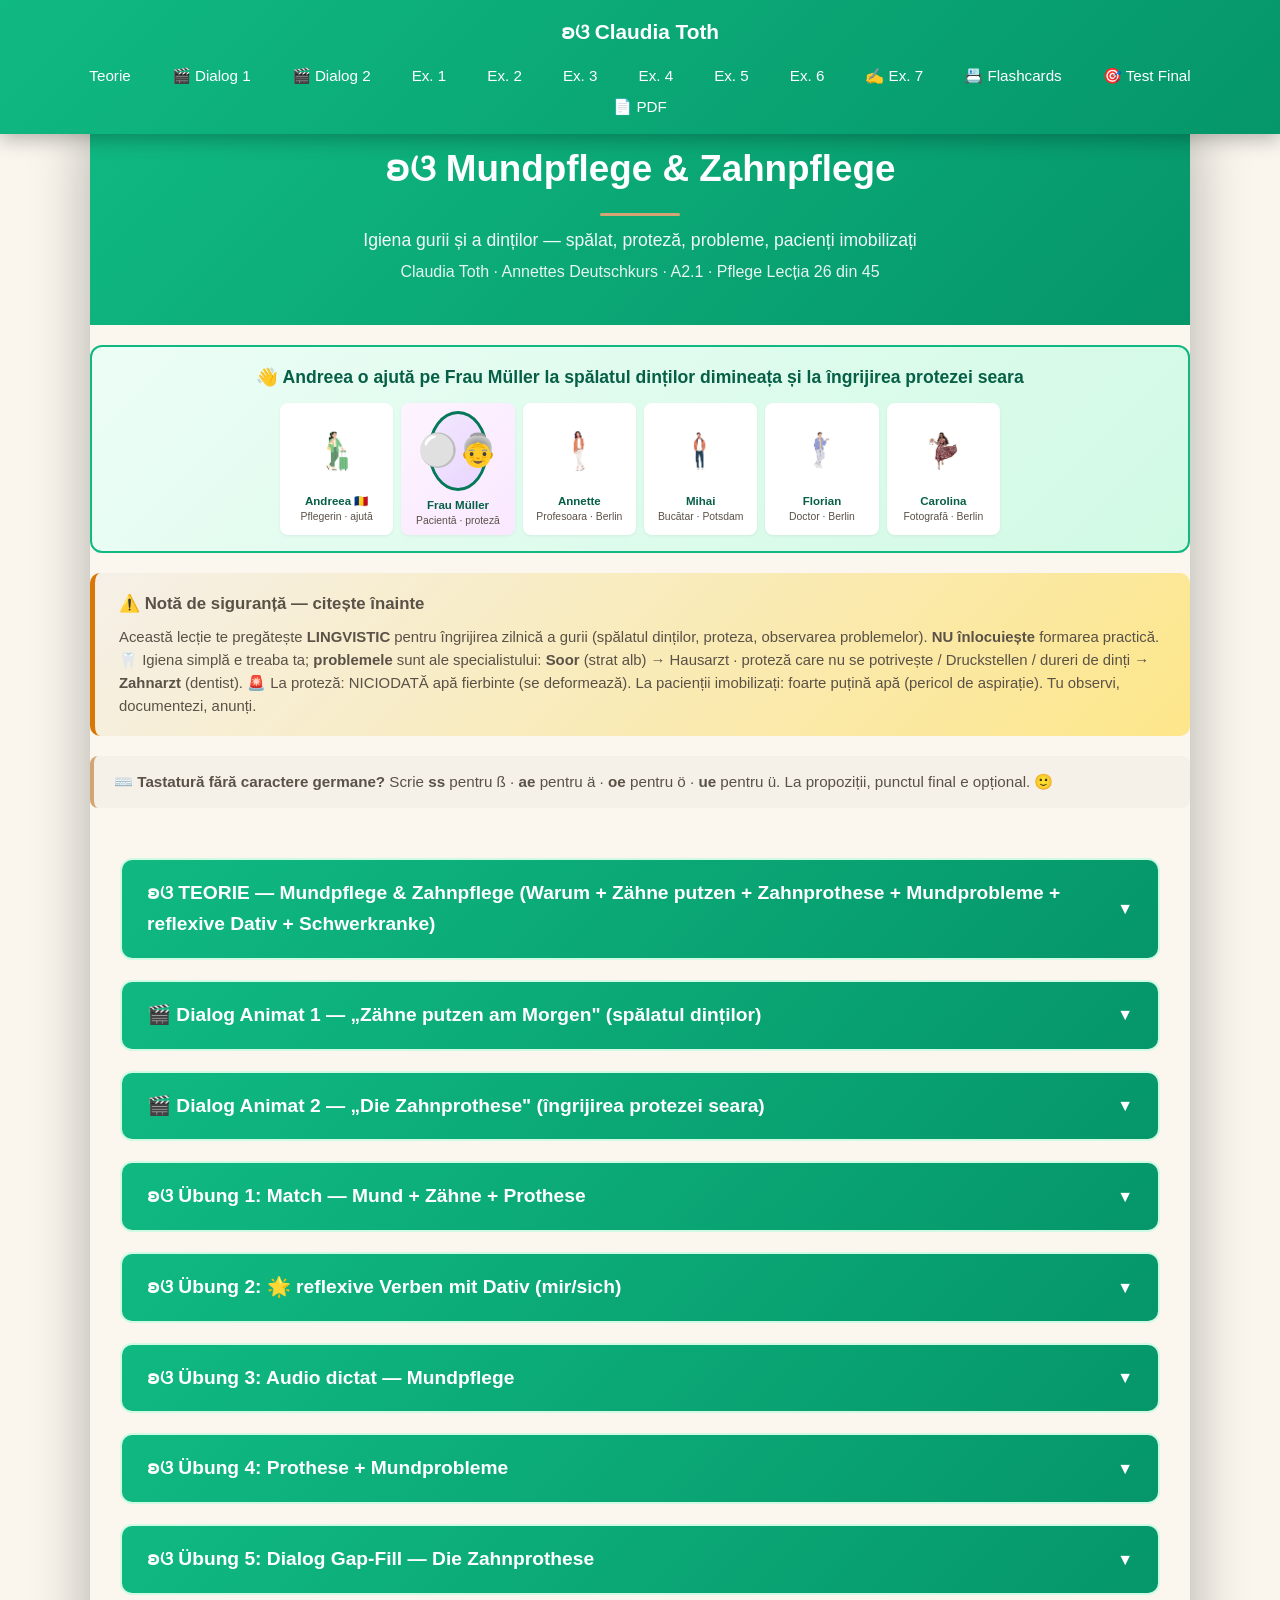
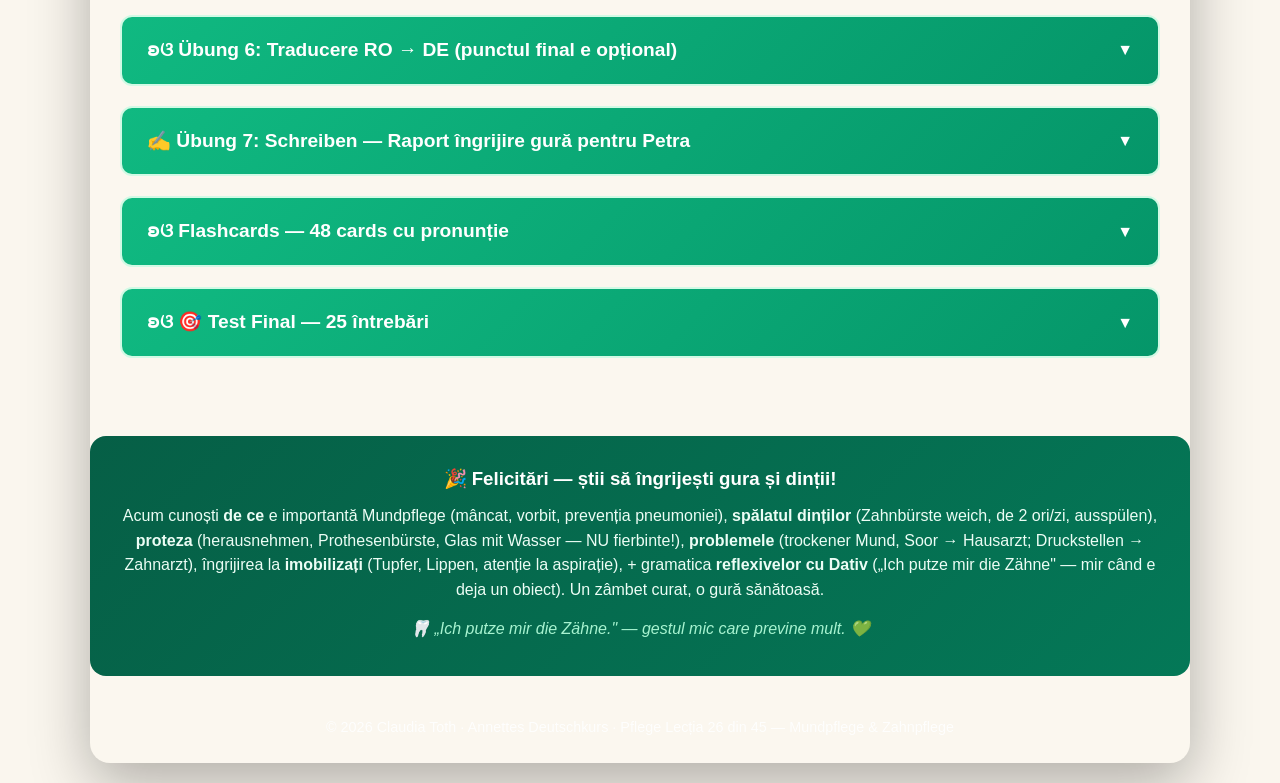
==== commit e02467c5: "Rebrand v2 culori: crem + auriu + emerald (mustar v1 eliminat) + PDF regenerat Co-Authored-By: Claud" ====
--- a/index.html
+++ b/index.html
@@ -16,12 +16,12 @@
         .dialog-container { margin-top: 6px; }
         .dialog-audio-player {
             display: flex; align-items: center; gap: 12px; flex-wrap: wrap;
-            background: #f0fdf4; border: 1px solid #a7f3d0; border-radius: 12px;
+            background: #FBF7EF; border: 1px solid #a7f3d0; border-radius: 12px;
             padding: 10px 16px; margin-bottom: 18px;
         }
         .dialog-play-btn { width: 44px; height: 44px; border-radius: 50%; font-size: 18px; flex-shrink: 0; }
         .dialog-time { font-weight: 700; color: #065f46; font-size: 0.9rem; }
-        .dialog-hint { color: #6b7280; font-size: 0.85rem; font-style: italic; }
+        .dialog-hint { color: #5A5147; font-size: 0.85rem; font-style: italic; }
         .dialog-replici { display: flex; flex-direction: column; gap: 14px; }
         .dialog-reply {
             display: flex; align-items: flex-start; gap: 14px;
@@ -41,7 +41,7 @@
         .dialog-reply .speech-bubble::after { display: none; }
         .dialog-reply .speaker-name { font-weight: 700; font-size: 0.82rem; margin-bottom: 5px; }
         .dialog-reply .speech-de { color: #065f46; font-weight: 600; font-size: 0.96rem; line-height: 1.45; margin-bottom: 3px; }
-        .dialog-reply .speech-ro { color: #6b7280; font-style: italic; font-size: 0.86rem; line-height: 1.4; }
+        .dialog-reply .speech-ro { color: #5A5147; font-style: italic; font-size: 0.86rem; line-height: 1.4; }
 
         /* nume vorbitor — culori */
         .speaker-andreea { color: #047857; }
@@ -51,7 +51,7 @@
         .frau-muller-avatar { background: linear-gradient(135deg, #fdf4ff 0%, #f3e8ff 100%) !important; border-color: #a21caf !important; }
 
         /* bule — fundal + chenar per personaj */
-        .speech-andreea { border-color: #6ee7b7; background: linear-gradient(135deg, #f0fdf4 0%, #dcfce7 100%); }
+        .speech-andreea { border-color: #6ee7b7; background: linear-gradient(135deg, #FBF7EF 0%, #dcfce7 100%); }
         .speech-frau-mueller { border-color: #e9d5ff; background: linear-gradient(135deg, #fdf4ff 0%, #f3e8ff 100%); }
     </style>
 </head>
@@ -105,8 +105,8 @@
             <p>Această lecție te pregătește <strong>LINGVISTIC</strong> pentru îngrijirea zilnică a gurii (spălatul dinților, proteza, observarea problemelor). <strong>NU înlocuiește</strong> formarea practică. 🦷 Igiena simplă e treaba ta; <strong>problemele</strong> sunt ale specialistului: <strong>Soor</strong> (strat alb) → Hausarzt · proteză care nu se potrivește / Druckstellen / dureri de dinți → <strong>Zahnarzt</strong> (dentist). 🚨 La proteză: NICIODATĂ apă fierbinte (se deformează). La pacienții imobilizați: foarte puțină apă (pericol de aspirație). Tu observi, documentezi, anunți.</p>
         </div>
 
-        <div style="background:#fef3c7; border-left:4px solid #f59e0b; padding:14px 20px; margin:20px 0; border-radius:8px;">
-            <p style="margin:0; color:#78350f; font-size:0.95rem;">⌨️ <strong>Tastatură fără caractere germane?</strong> Scrie <strong>ss</strong> pentru ß · <strong>ae</strong> pentru ä · <strong>oe</strong> pentru ö · <strong>ue</strong> pentru ü. La propoziții, punctul final e opțional. 🙂</p>
+        <div style="background:#F5F0E8; border-left:4px solid #D4A574; padding:14px 20px; margin:20px 0; border-radius:8px;">
+            <p style="margin:0; color:#5A5147; font-size:0.95rem;">⌨️ <strong>Tastatură fără caractere germane?</strong> Scrie <strong>ss</strong> pentru ß · <strong>ae</strong> pentru ä · <strong>oe</strong> pentru ö · <strong>ue</strong> pentru ü. La propoziții, punctul final e opțional. 🙂</p>
         </div>
 
         <div class="content">
--- a/styles.css
+++ b/styles.css
@@ -11,12 +11,12 @@
 
 body {
     font-family: 'Segoe UI', Tahoma, Geneva, Verdana, sans-serif;
-    background: linear-gradient(135deg, #10b981 0%, #059669 100%);
+    background: #FAF6EE;
     line-height: 1.6;
     padding: 0;
     padding-top: 80px;
     min-height: 100vh;
-    color: #374151;
+    color: #1F1B16;
 }
 
 /* ============================================
@@ -75,7 +75,7 @@
 .container {
     max-width: 1100px;
     margin: 20px auto;
-    background: white;
+    background: #FBF7EF;
     border-radius: 20px;
     box-shadow: 0 20px 60px rgba(0,0,0,0.3);
     overflow: hidden;
@@ -150,7 +150,7 @@
 .section-content {
     display: none;
     padding: 25px;
-    background: #f0fdf4;
+    background: #FBF7EF;
 }
 
 .section-content.active {
@@ -236,7 +236,7 @@
     gap: 12px;
     margin-bottom: 18px;
     padding: 10px 14px;
-    background: #f0fdf4;
+    background: #FBF7EF;
     border-left: 4px solid #10b981;
     border-radius: 6px;
 }
@@ -313,7 +313,7 @@
 }
 
 .example-box .ro {
-    color: #6b7280;
+    color: #5A5147;
     font-size: 0.95rem;
     margin-top: 4px;
 }
@@ -347,7 +347,7 @@
 }
 
 .theory-table tr:nth-child(even) {
-    background: #f0fdf4;
+    background: #FBF7EF;
 }
 
 .theory-table .verb {
@@ -361,7 +361,7 @@
 }
 
 .theory-table .ro-text {
-    color: #6b7280;
+    color: #5A5147;
     font-style: italic;
     font-size: 0.95rem;
 }
@@ -370,12 +370,12 @@
    EXERCIȚII
    ============================================ */
 .exercise-instruction {
-    background: #fffbeb;
-    border-left: 4px solid #f59e0b;
+    background: #F5F0E8;
+    border-left: 4px solid #D4A574;
     padding: 12px 18px;
     margin-bottom: 18px;
     border-radius: 8px;
-    color: #78350f;
+    color: #5A5147;
 }
 
 .exercise-item {
@@ -413,7 +413,7 @@
 }
 
 .input-group label {
-    color: #374151;
+    color: #1F1B16;
     font-size: 1rem;
     line-height: 1.5;
 }
@@ -463,7 +463,7 @@
 }
 
 .mc-option:hover {
-    background: #f0fdf4;
+    background: #FBF7EF;
 }
 
 .mc-option input[type="radio"] {
@@ -545,12 +545,12 @@
 }
 
 .btn-reset {
-    background: #6b7280;
+    background: #5A5147;
     color: white;
 }
 
 .btn-reset:hover {
-    background: #4b5563;
+    background: #433d35;
     transform: translateY(-2px);
     box-shadow: 0 8px 20px rgba(107, 114, 128, 0.4);
 }
@@ -627,7 +627,7 @@
 
 .flashcard .ro {
     font-size: 1.2rem;
-    color: #6b7280;
+    color: #5A5147;
     font-style: italic;
     display: none;
 }
@@ -642,7 +642,7 @@
     bottom: 12px;
     left: 0;
     right: 0;
-    color: #9ca3af;
+    color: #8a8175;
     font-size: 0.85rem;
 }
 
@@ -776,8 +776,8 @@
         -webkit-overflow-scrolling: touch;
         max-width: 100%;
         scrollbar-width: thin;
-        scrollbar-color: #f59e0b #fef3c7;
-        background-image: linear-gradient(to right, transparent calc(100% - 32px), rgba(245, 158, 11, 0.28) 100%);
+        scrollbar-color: #D4A574 #F5F0E8;
+        background-image: linear-gradient(to right, transparent calc(100% - 32px), rgba(212, 165, 116, 0.28) 100%);
         background-attachment: local;
         background-repeat: no-repeat;
     }
@@ -788,12 +788,12 @@
     }
     .theory-table::-webkit-scrollbar-track,
     .grammar-table::-webkit-scrollbar-track {
-        background: #fef3c7;
+        background: #F5F0E8;
         border-radius: 3px;
     }
     .theory-table::-webkit-scrollbar-thumb,
     .grammar-table::-webkit-scrollbar-thumb {
-        background: #f59e0b;
+        background: #D4A574;
         border-radius: 3px;
     }
 
@@ -801,15 +801,15 @@
     .grammar-table::before {
         content: '👈 Glisează lateral pentru toate coloanele 👉';
         display: block;
-        background: #fef3c7;
-        color: #92400e;
+        background: #F5F0E8;
+        color: #5A5147;
         padding: 6px 10px;
         font-size: 0.72rem;
         text-align: center;
         font-style: italic;
         border-radius: 6px 6px 0 0;
         white-space: nowrap;
-        border-bottom: 1px solid #f59e0b;
+        border-bottom: 1px solid #D4A574;
         position: sticky;
         left: 0;
     }
@@ -828,14 +828,14 @@
    ============================================ */
 .ro-translation {
     display: inline-block;
-    color: #6b7280;
+    color: #5A5147;
     font-style: italic;
     font-size: 0.88rem;
     font-weight: normal;
     line-height: 1.4;
     margin-top: 4px;
     padding-left: 8px;
-    border-left: 2px solid #fcd34d;
+    border-left: 2px solid #D4A574;
 }
 
 /* ============================================
@@ -858,7 +858,7 @@
 }
 
 .test-intro p {
-    color: #374151;
+    color: #1F1B16;
     margin-bottom: 15px;
 }
 
@@ -872,7 +872,7 @@
 
 .test-info-list li {
     padding: 8px 0;
-    color: #374151;
+    color: #1F1B16;
 }
 
 .btn-large {
@@ -921,7 +921,7 @@
 
 /* Întrebarea curentă */
 .test-question {
-    background: #f0fdf4;
+    background: #FBF7EF;
     padding: 25px;
     border-radius: 10px;
     margin-bottom: 20px;
@@ -937,35 +937,35 @@
 
 .test-question-content {
     font-size: 1.15rem;
-    color: #374151;
+    color: #1F1B16;
     line-height: 1.8;
     margin-bottom: 12px;
 }
 
 .test-blank {
-    background: #fef3c7;
+    background: #F5F0E8;
     padding: 4px 16px;
     border-radius: 6px;
-    border: 2px dashed #f59e0b;
-    color: #78350f;
+    border: 2px dashed #D4A574;
+    color: #5A5147;
     font-weight: bold;
     margin-right: 8px;
 }
 
 .test-translation {
     display: block;
-    color: #6b7280;
+    color: #5A5147;
     font-style: italic;
     margin: 10px 0;
     font-size: 0.95rem;
 }
 
 .test-ro-text {
-    background: #fff7ed;
+    background: #F5F0E8;
     padding: 15px;
     border-radius: 8px;
-    border-left: 4px solid #f59e0b;
-    color: #78350f;
+    border-left: 4px solid #D4A574;
+    color: #5A5147;
     font-weight: 500;
 }
 
@@ -1002,7 +1002,7 @@
 
 .test-mc .mc-option:hover {
     border-color: #10b981;
-    background: #f0fdf4;
+    background: #FBF7EF;
 }
 
 /* Controale wizard */
@@ -1015,12 +1015,12 @@
 }
 
 .btn-secondary {
-    background: #6b7280;
+    background: #5A5147;
     color: white;
 }
 
 .btn-secondary:hover {
-    background: #4b5563;
+    background: #433d35;
     transform: translateY(-2px);
     box-shadow: 0 4px 12px rgba(107, 114, 128, 0.4);
 }
@@ -1034,13 +1034,13 @@
 
 /* Buton ÎNAPOI LA TEORIE */
 .btn-back {
-    background: linear-gradient(135deg, #6366f1 0%, #4f46e5 100%);
+    background: linear-gradient(135deg, #5A5147 0%, #433d35 100%);
     color: white;
 }
 
 .btn-back:hover {
     transform: translateY(-2px);
-    box-shadow: 0 8px 20px rgba(99, 102, 241, 0.4);
+    box-shadow: 0 8px 20px rgba(90, 81, 71, 0.4);
 }
 
 .test-back-top {
@@ -1117,7 +1117,7 @@
 
 /* Stats categorii */
 .test-stats {
-    background: #f0fdf4;
+    background: #FBF7EF;
     padding: 20px;
     border-radius: 10px;
     margin-bottom: 20px;
@@ -1137,7 +1137,7 @@
 .test-stats li {
     padding: 8px 0;
     border-bottom: 1px solid #d1fae5;
-    color: #374151;
+    color: #1F1B16;
 }
 
 .test-stats li:last-child {
@@ -1244,7 +1244,7 @@
 
 .dm-tile {
     padding: 10px 14px;
-    background: #f0fdf4;
+    background: #FBF7EF;
     border: 2px solid #d1fae5;
     border-radius: 8px;
     cursor: pointer;
@@ -1261,9 +1261,9 @@
 }
 
 .dm-tile.dm-selected {
-    background: #fef3c7;
-    border-color: #f59e0b;
-    color: #78350f;
+    background: #F5F0E8;
+    border-color: #D4A574;
+    color: #5A5147;
 }
 
 .dm-tile.dm-correct {
@@ -1285,11 +1285,11 @@
     text-align: center;
     margin-top: 12px;
     padding: 10px;
-    background: #fffbeb;
-    border-radius: 8px;
-    color: #78350f;
+    background: #F5F0E8;
+    border-radius: 8px;
+    color: #5A5147;
     font-weight: 600;
-    border-left: 4px solid #f59e0b;
+    border-left: 4px solid #D4A574;
 }
 
 @keyframes shake {
@@ -1315,7 +1315,7 @@
 
 .sort-tile {
     padding: 8px 14px;
-    background: #f0fdf4;
+    background: #FBF7EF;
     border: 2px solid #d1fae5;
     border-radius: 8px;
     cursor: pointer;
@@ -1331,9 +1331,9 @@
 }
 
 .sort-tile.sort-selected {
-    background: #fef3c7;
-    border-color: #f59e0b;
-    color: #78350f;
+    background: #F5F0E8;
+    border-color: #D4A574;
+    color: #5A5147;
 }
 
 .sort-tile.sort-wrong {
@@ -1369,7 +1369,7 @@
 
 .sort-col:hover {
     border-color: #10b981;
-    background: #f0fdf4;
+    background: #FBF7EF;
 }
 
 .sort-col-title {
@@ -1406,8 +1406,8 @@
 .satzbau-answer {
     min-height: 50px;
     padding: 12px;
-    background: #fffbeb;
-    border: 2px dashed #f59e0b;
+    background: #F5F0E8;
+    border: 2px dashed #D4A574;
     border-radius: 8px;
     margin: 8px 0;
     display: flex;
@@ -1417,7 +1417,7 @@
 }
 
 .satzbau-answer-placeholder {
-    color: #9ca3af;
+    color: #8a8175;
     font-style: italic;
     font-size: 0.95rem;
 }
@@ -1427,7 +1427,7 @@
     flex-wrap: wrap;
     gap: 8px;
     padding: 10px;
-    background: #f0fdf4;
+    background: #FBF7EF;
     border-radius: 8px;
     margin-top: 8px;
 }
@@ -1510,18 +1510,18 @@
     border-radius: 8px;
     cursor: pointer;
     transition: all 0.2s;
-    color: #374151;
+    color: #1F1B16;
 }
 
 .mistake-opt:hover {
     border-color: #10b981;
-    background: #f0fdf4;
+    background: #FBF7EF;
 }
 
 .mistake-opt.mistake-picked {
-    border-color: #f59e0b;
-    background: #fef3c7;
-    color: #78350f;
+    border-color: #D4A574;
+    background: #F5F0E8;
+    color: #5A5147;
     font-weight: 600;
 }
 
@@ -1560,7 +1560,7 @@
     size: A4;
     margin: 18mm 14mm 22mm 14mm;
     @bottom-left { content: "ʚଓ © 2026 Claudia Toth"; font-size: 9pt; color: #065f46; }
-    @bottom-right { content: "pag. " counter(page) " / " counter(pages); font-size: 9pt; color: #6b7280; }
+    @bottom-right { content: "pag. " counter(page) " / " counter(pages); font-size: 9pt; color: #5A5147; }
 }
 
 @media print {
@@ -1628,7 +1628,7 @@
 }
 .cast-card .detail {
     font-size: 0.65rem;
-    color: #6b7280;
+    color: #5A5147;
     line-height: 1.2;
     margin-top: 2px;
 }
@@ -1640,8 +1640,8 @@
 /* Avatar 44×56px (NU dimensiune nativă!) — adăugat în template 28 mai 2026 */
 /* după bug raportat de Claudia pe A2 L2 (andreeas-diplom) */
 .andreea-note {
-    background: #fffbeb;
-    border-left: 4px solid #f59e0b;
+    background: #F5F0E8;
+    border-left: 4px solid #D4A574;
     border-radius: 0 8px 8px 0;
     padding: 12px 16px;
     margin: 14px 0;
@@ -1660,7 +1660,7 @@
 }
 .andreea-note-content .speaker {
     font-weight: 700;
-    color: #92400e;
+    color: #5A5147;
     font-size: 0.85rem;
     margin-bottom: 4px;
 }
@@ -1668,7 +1668,7 @@
     content: "💚 ";
 }
 .andreea-note-content .text {
-    color: #78350f;
+    color: #5A5147;
     font-size: 0.92rem;
     font-style: italic;
     line-height: 1.55;
@@ -1681,19 +1681,19 @@
 
 /* === BOX ETIC === */
 .box-etic {
-    background: linear-gradient(135deg, #fef3c7 0%, #fde68a 100%);
+    background: linear-gradient(135deg, #F5F0E8 0%, #fde68a 100%);
     border-left: 5px solid #d97706;
     padding: 18px 24px;
     margin: 20px 0;
     border-radius: 10px;
 }
 .box-etic h4 {
-    color: #78350f;
+    color: #5A5147;
     margin: 0 0 8px;
     font-size: 1.05rem;
 }
 .box-etic p {
-    color: #78350f;
+    color: #5A5147;
     margin: 0;
     font-size: 0.93rem;
     line-height: 1.55;
@@ -1776,7 +1776,7 @@
     margin-bottom: 6px;
 }
 .pillar-text {
-    color: #4b5563;
+    color: #433d35;
     font-size: 0.88rem;
     line-height: 1.5;
 }
@@ -1823,7 +1823,7 @@
     animation: fadeIn 0.4s;
 }
 .theory-intro-para {
-    color: #4b5563;
+    color: #433d35;
     margin: 12px 0;
     line-height: 1.6;
 }
@@ -1858,13 +1858,13 @@
     border-bottom: none;
 }
 .pflege-table tr:hover {
-    background: #f0fdf4;
+    background: #FBF7EF;
 }
 .pflege-fraza {
-    background: linear-gradient(135deg, #fef3c7 0%, #fde68a 100%);
+    background: linear-gradient(135deg, #F5F0E8 0%, #fde68a 100%);
     padding: 2px 8px;
     border-radius: 4px;
-    color: #78350f;
+    color: #5A5147;
     font-weight: 600;
 }
 
@@ -1888,7 +1888,7 @@
     line-height: 1.55;
 }
 .grammar-tip code {
-    background: #fef3c7;
+    background: #F5F0E8;
     padding: 2px 6px;
     border-radius: 4px;
     font-family: 'Courier New', monospace;
@@ -1897,7 +1897,7 @@
 
 /* === TRENNBARE RECAP BOX === */
 .trennbare-recap-box {
-    background: linear-gradient(135deg, #f0fdf4 0%, #dcfce7 100%);
+    background: linear-gradient(135deg, #FBF7EF 0%, #dcfce7 100%);
     border: 2px solid #86efac;
     border-radius: 12px;
     padding: 18px;
@@ -1936,7 +1936,7 @@
 
 /* === VOCAB BONUS === */
 .vocab-bonus {
-    background: #f0fdf4;
+    background: #FBF7EF;
     border: 2px dashed #86efac;
     border-radius: 12px;
     padding: 16px;
@@ -1966,7 +1966,7 @@
     font-size: 0.92rem;
 }
 .vocab-item span {
-    color: #6b7280;
+    color: #5A5147;
     font-size: 0.85rem;
     font-style: italic;
 }
@@ -1982,7 +1982,7 @@
     background: white;
     border-radius: 10px;
     padding: 12px 14px;
-    border-left: 5px solid #6b7280;
+    border-left: 5px solid #5A5147;
     display: flex;
     flex-direction: column;
     gap: 4px;
@@ -2009,13 +2009,13 @@
     font-size: 1.1rem;
 }
 .korper-card .ro {
-    color: #6b7280;
+    color: #5A5147;
     font-size: 0.88rem;
     font-style: italic;
 }
 .korper-card .akk {
-    background: #fef3c7;
-    color: #78350f;
+    background: #F5F0E8;
+    color: #5A5147;
     padding: 4px 8px;
     border-radius: 4px;
     font-size: 0.82rem;
@@ -2051,7 +2051,7 @@
     font-size: 0.9rem;
 }
 .summary-table tr:hover {
-    background: #f0fdf4;
+    background: #FBF7EF;
 }
 .final-note-box {
     background: linear-gradient(135deg, #fce7f3 0%, #fbcfe8 100%);
@@ -2081,7 +2081,7 @@
     box-shadow: 0 4px 18px rgba(6, 95, 70, 0.1);
 }
 .dialog-context {
-    background: #f0fdf4;
+    background: #FBF7EF;
     border-left: 4px solid #10b981;
     padding: 10px 14px;
     border-radius: 6px;
@@ -2091,7 +2091,7 @@
 }
 
 .stage-container {
-    background: linear-gradient(135deg, #f0fdf4 0%, #ecfdf5 100%);
+    background: linear-gradient(135deg, #FBF7EF 0%, #ecfdf5 100%);
     border-radius: 12px;
     padding: 24px 16px;
     margin: 14px 0;
@@ -2215,7 +2215,7 @@
     line-height: 1.4;
 }
 .bubble-ro {
-    color: #6b7280;
+    color: #5A5147;
     font-style: italic;
     font-size: 0.85rem;
     line-height: 1.4;
@@ -2274,7 +2274,7 @@
 
 .transcript-details {
     margin-top: 16px;
-    background: #f0fdf4;
+    background: #FBF7EF;
     border-radius: 8px;
     padding: 10px 14px;
 }
@@ -2297,7 +2297,7 @@
 }
 .reply-item.active {
     border-left-color: #10b981;
-    background: #f0fdf4;
+    background: #FBF7EF;
     transform: translateX(4px);
 }
 .reply-header {
@@ -2307,7 +2307,7 @@
     margin-bottom: 6px;
 }
 .reply-num {
-    color: #6b7280;
+    color: #5A5147;
     font-size: 0.85rem;
     font-weight: 700;
 }
@@ -2329,11 +2329,11 @@
 .speech-verkaeuferin::after { border-color: transparent transparent transparent #faf5ff; }
 .speaker-apotheker { color: #0891b2; }
 .speaker-mitarbeiter { color: #ca8a04; }
-.character-mitarbeiter .character-avatar { background: linear-gradient(135deg, #fef3c7 0%, #fde68a 100%); border-color: #ca8a04; }
+.character-mitarbeiter .character-avatar { background: linear-gradient(135deg, #F5F0E8 0%, #fde68a 100%); border-color: #ca8a04; }
 .character-mitarbeiter.speaking .character-avatar { box-shadow: 0 0 20px rgba(202, 138, 4, 0.4); transform: scale(1.05); }
-.speech-mitarbeiter { background: linear-gradient(135deg, #fffbeb 0%, #fef3c7 100%); border-color: #fcd34d; color: #713f12; }
-.speech-mitarbeiter::before { border-color: transparent transparent transparent #fcd34d; }
-.speech-mitarbeiter::after { border-color: transparent transparent transparent #fffbeb; }
+.speech-mitarbeiter { background: linear-gradient(135deg, #F5F0E8 0%, #F5F0E8 100%); border-color: #D4A574; color: #713f12; }
+.speech-mitarbeiter::before { border-color: transparent transparent transparent #D4A574; }
+.speech-mitarbeiter::after { border-color: transparent transparent transparent #F5F0E8; }
 .character-apotheker .character-avatar { background: linear-gradient(135deg, #cffafe 0%, #a5f3fc 100%); border-color: #0891b2; }
 .character-apotheker.speaking .character-avatar { box-shadow: 0 0 20px rgba(8, 145, 178, 0.4); transform: scale(1.05); }
 .speech-apotheker { background: linear-gradient(135deg, #ecfeff 0%, #cffafe 100%); border-color: #67e8f9; color: #155e75; }
@@ -2341,9 +2341,9 @@
 .speech-apotheker::after { border-color: transparent transparent transparent #ecfeff; }
 .character-sprechstundenhilfe .character-avatar { background: linear-gradient(135deg, #fed7aa 0%, #fdba74 100%); border-color: #ea580c; }
 .character-sprechstundenhilfe.speaking .character-avatar { box-shadow: 0 0 20px rgba(234, 88, 12, 0.4); transform: scale(1.05); }
-.speech-sprechstundenhilfe { background: linear-gradient(135deg, #fff7ed 0%, #ffedd5 100%); border-color: #fdba74; color: #7c2d12; }
+.speech-sprechstundenhilfe { background: linear-gradient(135deg, #F5F0E8 0%, #ffedd5 100%); border-color: #fdba74; color: #7c2d12; }
 .speech-sprechstundenhilfe::before { border-color: transparent transparent transparent #fdba74; }
-.speech-sprechstundenhilfe::after { border-color: transparent transparent transparent #fff7ed; }
+.speech-sprechstundenhilfe::after { border-color: transparent transparent transparent #F5F0E8; }
 .character-thomas .character-avatar { background: linear-gradient(135deg, #dbeafe 0%, #bfdbfe 100%); border-color: #1e40af; }
 .character-thomas.speaking .character-avatar { box-shadow: 0 0 20px rgba(30, 64, 175, 0.4); transform: scale(1.05); }
 .speech-thomas { background: linear-gradient(135deg, #eff6ff 0%, #dbeafe 100%); border-color: #93c5fd; color: #1e3a8a; }
@@ -2368,7 +2368,7 @@
     line-height: 1.45;
 }
 .reply-ro {
-    color: #6b7280;
+    color: #5A5147;
     font-style: italic;
     font-size: 0.85rem;
     margin-top: 2px;
@@ -2404,7 +2404,7 @@
    SCHREIBEN (Ex 7)
    ============================================ */
 .schreiben-wrapper {
-    background: linear-gradient(135deg, #f0fdf4 0%, #dcfce7 100%);
+    background: linear-gradient(135deg, #FBF7EF 0%, #dcfce7 100%);
     border-left: 5px solid #16a34a;
     padding: 22px;
     border-radius: 14px;
@@ -2431,7 +2431,7 @@
     font-size: 0.9rem;
 }
 .schreiben-hints p {
-    color: #4b5563;
+    color: #433d35;
     font-size: 0.88rem;
     margin: 0 0 8px;
 }
@@ -2467,7 +2467,7 @@
     line-height: 1.6;
 }
 .model-text p {
-    color: #4b5563;
+    color: #433d35;
     margin: 8px 0;
     font-size: 0.92rem;
 }
@@ -2580,7 +2580,7 @@
     font-weight: 600;
 }
 .ft-q-text {
-    color: #374151;
+    color: #1F1B16;
     font-size: 0.97rem;
     margin: 10px 0;
     line-height: 1.5;
@@ -2597,14 +2597,14 @@
     transition: background 0.2s;
 }
 .ft-option:hover {
-    background: #f0fdf4;
+    background: #FBF7EF;
 }
 .ft-option input[type="radio"] {
     margin: 0;
     cursor: pointer;
 }
 .ft-option span {
-    color: #374151;
+    color: #1F1B16;
     font-size: 0.92rem;
 }
 .ft-input {
@@ -2664,7 +2664,7 @@
 .ft-score.score-mid {
     display: block;
     background: linear-gradient(135deg, #fef9c3 0%, #fef08a 100%);
-    color: #78350f;
+    color: #5A5147;
 }
 .ft-score.score-low {
     display: block;
@@ -2673,7 +2673,7 @@
 }
 
 .score.score-high { background: #d1fae5; color: #065f46; border-radius: 6px; padding: 8px 12px; }
-.score.score-mid  { background: #fef9c3; color: #78350f; border-radius: 6px; padding: 8px 12px; }
+.score.score-mid  { background: #fef9c3; color: #5A5147; border-radius: 6px; padding: 8px 12px; }
 .score.score-low  { background: #fee2e2; color: #991b1b; border-radius: 6px; padding: 8px 12px; }
 
 /* === FOOTER CTA === */
@@ -2784,7 +2784,7 @@
     box-shadow: 0 4px 12px rgba(16, 185, 129, 0.2);
 }
 .alfabet-card.special {
-    background: linear-gradient(135deg, #fef3c7 0%, #fde68a 100%);
+    background: linear-gradient(135deg, #F5F0E8 0%, #fde68a 100%);
     border-color: #d97706;
 }
 .alfabet-card .litera {
@@ -2794,10 +2794,10 @@
     line-height: 1.1;
 }
 .alfabet-card.special .litera {
-    color: #78350f;
+    color: #5A5147;
 }
 .alfabet-card .pronuntie {
-    color: #6b7280;
+    color: #5A5147;
     font-size: 0.78rem;
     font-style: italic;
     font-family: 'Courier New', monospace;
@@ -2835,12 +2835,12 @@
     font-size: 1.05rem;
     font-weight: 700;
     color: #047857;
-    background: #f0fdf4;
+    background: #FBF7EF;
     padding: 2px 6px;
     border-radius: 4px;
 }
 .cifra-card .ro-pron {
-    color: #6b7280;
+    color: #5A5147;
     font-size: 0.82rem;
     font-style: italic;
     font-family: 'Courier New', monospace;
@@ -2855,3 +2855,15 @@
         grid-template-columns: repeat(3, 1fr);
     }
 }
+
+/* ===== BRAND v2 — linie aurie 80x3px sub h1 (rebrand iunie 2026) ===== */
+.header h1 { position: relative; }
+.header h1::after {
+    content: "";
+    display: block;
+    width: 80px;
+    height: 3px;
+    background: #D4A574;
+    margin: 14px auto 0;
+    border-radius: 2px;
+}
